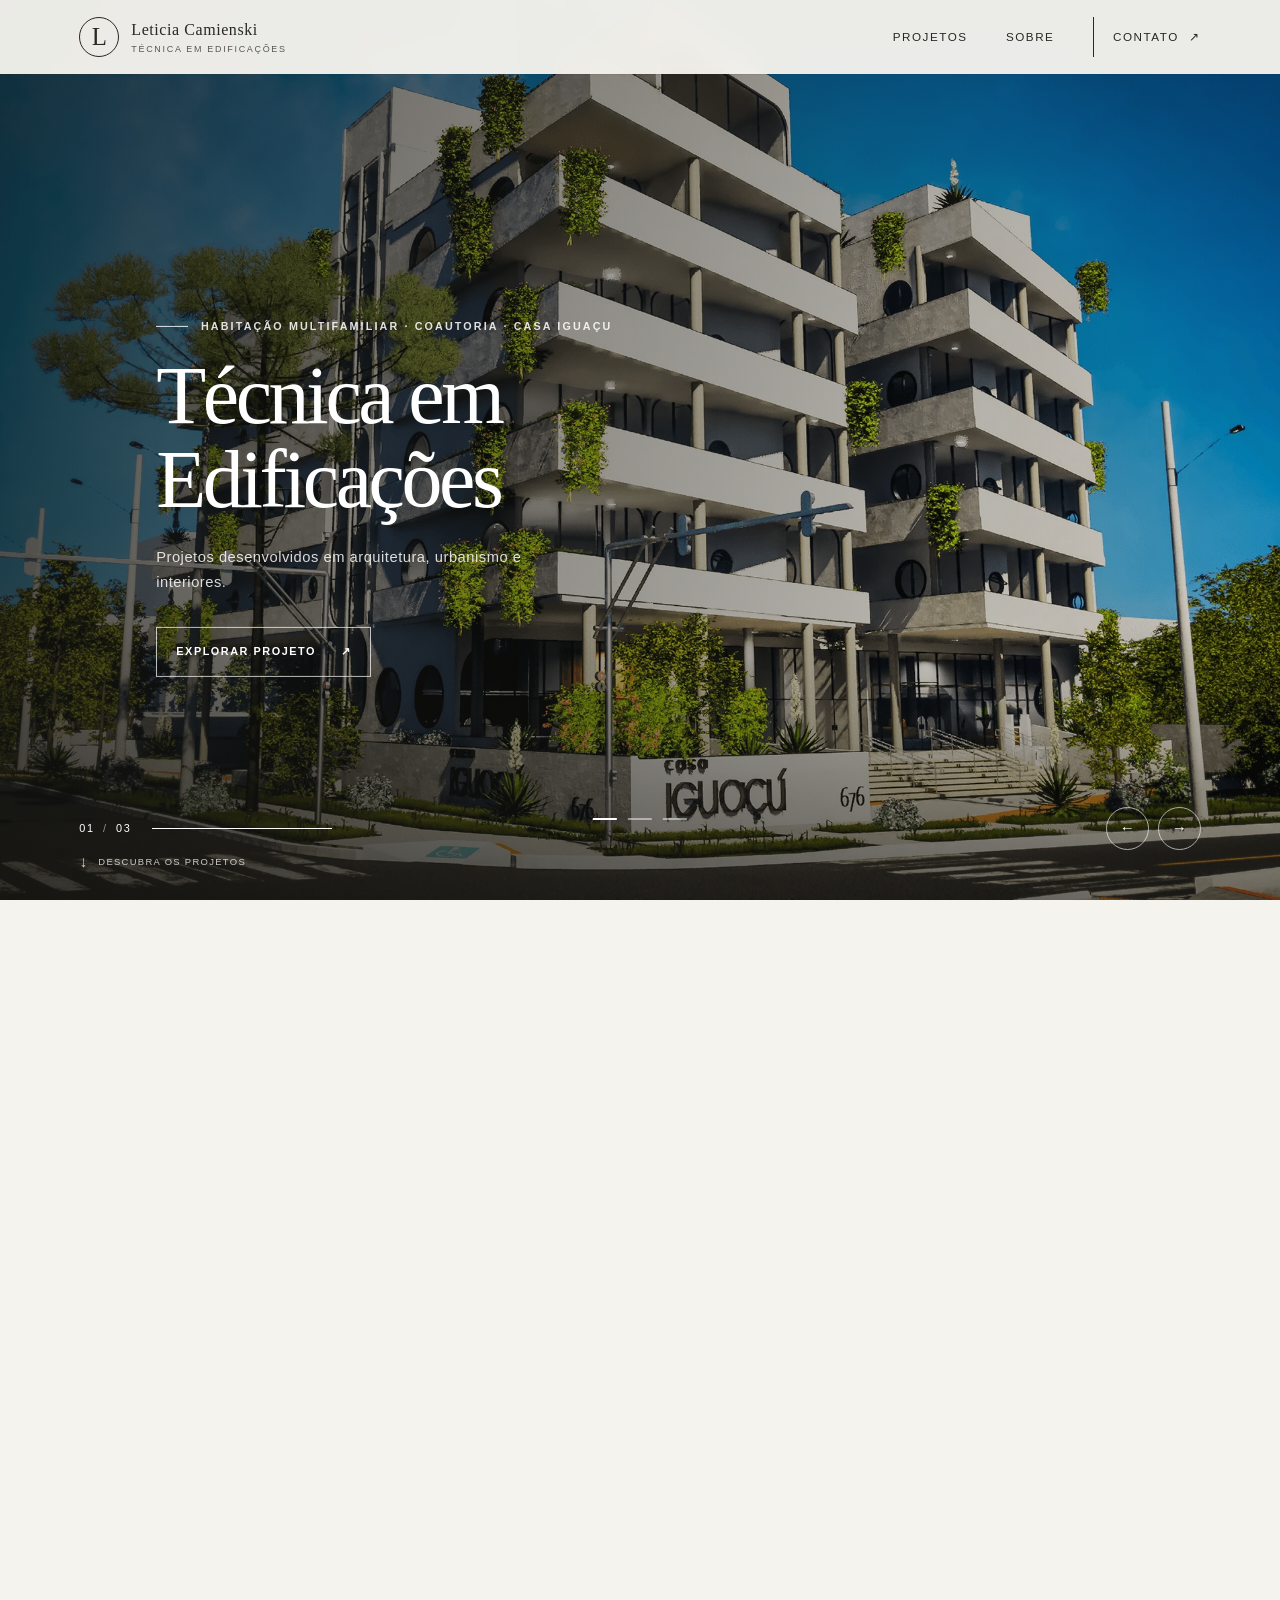
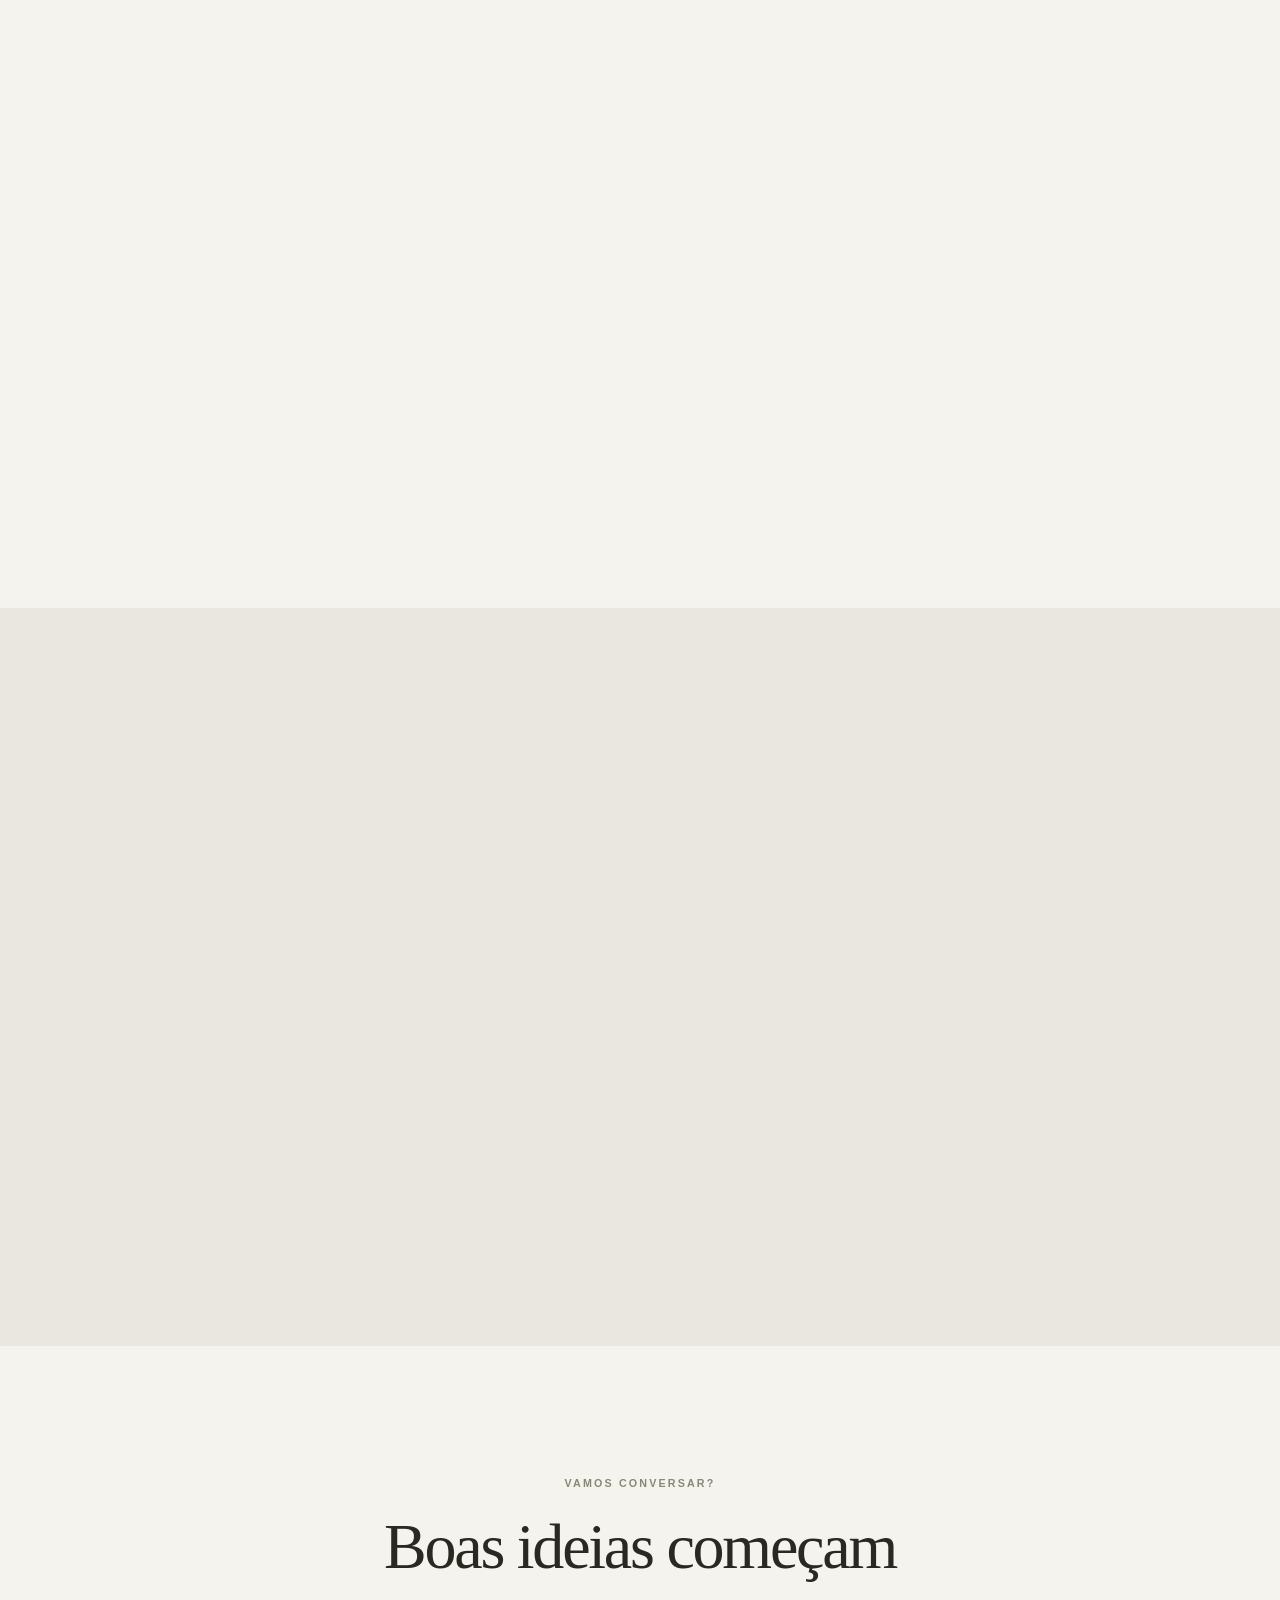
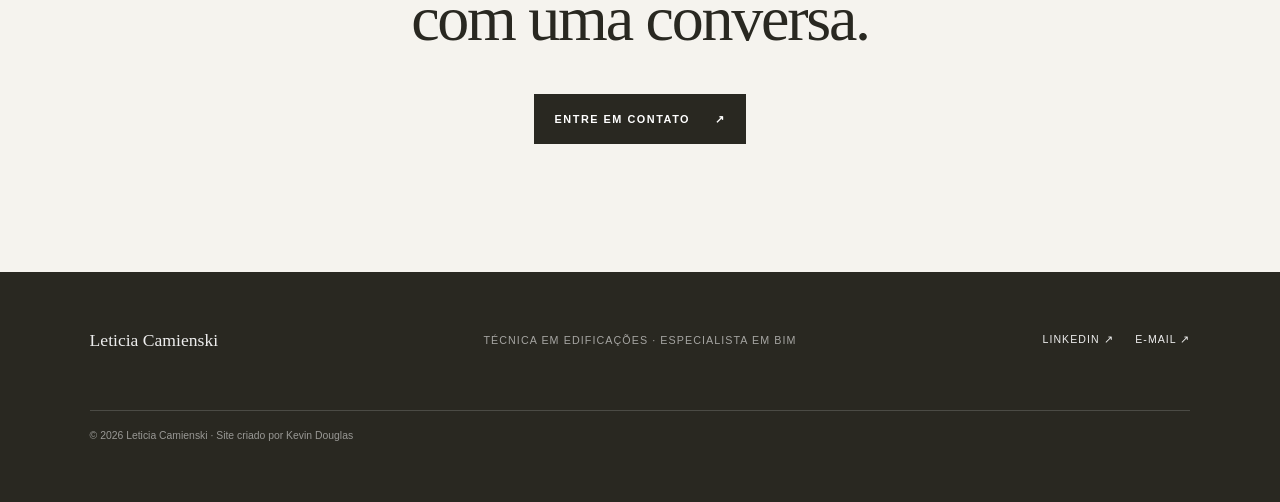
==== index.html @ 0e528e9f "Initial public portfolio Co-authored-by: Copilot <223556219+Copilot@users.noreply.github.com>" ====
<!doctype html>
<html lang="pt-BR">
<head>
    <meta charset="utf-8">
    <meta name="viewport" content="width=device-width, initial-scale=1">
    <meta name="author" content="Kevin Douglas">
    <meta name="robots" content="noindex, nofollow">
    <meta name="theme-color" content="#292821">
    <meta http-equiv="Content-Security-Policy" content="default-src 'self'; img-src 'self'; style-src 'self'; script-src 'self'; connect-src 'self'; base-uri 'self'; object-src 'none'; form-action 'self'">
    <meta name="description" content="Projetos de arquitetura, interiores e paisagismo de Leticia Camienski.">
    <title>Leticia Camienski | Projetos desenvolvidos</title>
    <link rel="stylesheet" href="assets/css/site.css">
    <script src="assets/js/site.js" defer></script>
</head>
<body>
    <a class="skip-link" href="#conteudo">Pular para o conteúdo</a>

    <header class="site-header" id="site-header">
        <a class="brand" href="index.html" aria-label="Leticia Camienski, página inicial">
            <span class="brand-mark" aria-hidden="true">L</span>
            <span class="brand-name">Leticia Camienski<small>Técnica em Edificações</small></span>
        </a>
        <nav class="main-nav" aria-label="Navegação principal">
            <a href="#projetos">Projetos</a>
            <a href="#sobre">Sobre</a>
            <a class="nav-contact" href="mailto:levecmar@hotmail.com">Contato <span aria-hidden="true">↗</span></a>
        </nav>
    </header>

    <main id="conteudo">
        <section class="hero" id="inicio" aria-label="Projetos em destaque">
            <div class="hero-slides" id="hero-slides">
                <figure class="hero-slide is-active" data-project="casa-iguacu" data-kicker="Habitação multifamiliar · Coautoria">
                    <img class="hero-image" src="assets/projects/casa-iguacu/02.webp" alt="Perspectiva arquitetônica do projeto Casa Iguaçu" fetchpriority="high">
                </figure>
                <figure class="hero-slide" data-project="pinha-870" data-kicker="Projeto arquitetônico · Coautoria" aria-hidden="true">
                    <img class="hero-image" data-src="assets/projects/pinha-870/02.webp" alt="Perspectiva arquitetônica do projeto Pinha 870">
                </figure>
                <figure class="hero-slide" data-project="transbordar" data-kicker="Paisagismo e espaço público · Coautoria" aria-hidden="true">
                    <img class="hero-image" data-src="assets/projects/transbordar/06.webp" alt="Perspectiva paisagística do projeto Transbordar">
                </figure>
            </div>
            <div class="hero-shade" aria-hidden="true"></div>
            <div class="hero-copy">
                <p class="eyebrow hero-eyebrow" id="hero-kicker">Habitação multifamiliar · Coautoria</p>
                <h1>Técnica em Edificações</h1>
                <p class="hero-lede">Projetos desenvolvidos em arquitetura, urbanismo e interiores.</p>
                <a class="button button-light" id="hero-link" href="projeto.html?id=casa-iguacu">
                    Explorar projeto <span aria-hidden="true">↗</span>
                </a>
            </div>
            <div class="hero-bottom">
                <span class="hero-index"><span id="hero-current">01</span><span class="index-divider">/</span><span id="hero-total">03</span></span>
                <div class="hero-progress" aria-hidden="true"><span id="hero-progress-bar"></span></div>
                <div class="hero-arrows">
                    <button class="round-control" id="hero-previous" type="button" aria-label="Projeto anterior">←</button>
                    <button class="round-control" id="hero-next" type="button" aria-label="Próximo projeto">→</button>
                </div>
            </div>
            <div class="hero-dots" id="hero-dots" role="group" aria-label="Escolher projeto em destaque">
                <button class="hero-dot is-active" type="button" aria-label="Mostrar Casa Iguaçu" aria-pressed="true" data-index="0"></button>
                <button class="hero-dot" type="button" aria-label="Mostrar Pinha 870" aria-pressed="false" data-index="1"></button>
                <button class="hero-dot" type="button" aria-label="Mostrar Transbordar" aria-pressed="false" data-index="2"></button>
            </div>
            <a class="scroll-cue" href="#projetos"><span aria-hidden="true">↓</span> Descubra os projetos</a>
        </section>

        <section class="projects-section section-pad" id="projetos">
            <div class="section-heading" data-reveal>
                <p class="eyebrow">Seleção de trabalhos</p>
                <h2>Projetos desenvolvidos.</h2>
                <p class="section-intro">Uma seleção de estudos e trabalhos em arquitetura, urbanismo, interiores e paisagismo.</p>
            </div>
            <div class="projects-grid" id="projects-grid" aria-live="polite"></div>
        </section>

        <section class="about-section section-pad" id="sobre">
            <div class="about-copy" data-reveal>
                <p class="eyebrow">Um pouco sobre mim</p>
                <h2>Técnica em Edificações</h2>
                <p class="about-specialty">Especialista em BIM</p>
                <blockquote class="about-quote">“Sempre melhorando e encontrando formas de fazer certo e rápido.”</blockquote>
                <p>Sou Técnica em Edificações, Modeladora BIM e graduanda do 9º período de Arquitetura e Urbanismo. Atuo com foco em modelagem, documentação técnica e compatibilização de projetos multidisciplinares em BIM.</p>
                <p>Tenho experiência em projetos estruturais, arquitetônicos e de instalações, dominando ferramentas como Revit, AutoCAD e Navisworks. Também desenvolvo automações com Dynamo e PyRevit para otimizar processos e padronizar entregas.</p>
                <a class="text-link" href="docs/Curriculo-Leticia-Camienski.pdf" target="_blank" rel="noopener noreferrer">
                    Conheça minha trajetória <span aria-hidden="true">↗</span>
                </a>
            </div>
        </section>

        <section class="contact-section" id="contato">
            <p class="eyebrow">Vamos conversar?</p>
            <h2>Boas ideias começam<br>com uma conversa.</h2>
            <a class="button button-dark" href="mailto:levecmar@hotmail.com">Entre em contato <span aria-hidden="true">↗</span></a>
        </section>
    </main>

    <footer class="site-footer">
        <a class="footer-brand" href="#inicio">Leticia Camienski</a>
        <p>Técnica em Edificações · Especialista em BIM</p>
        <div class="footer-links">
            <a href="https://www.linkedin.com/in/leticiacamienski/" target="_blank" rel="noopener noreferrer">LinkedIn ↗</a>
            <a href="mailto:levecmar@hotmail.com">E-mail ↗</a>
        </div>
        <small>© <span id="current-year">2026</span> Leticia Camienski · Site criado por Kevin Douglas</small>
    </footer>
</body>
</html>
---- assets/css/site.css ----
@charset "UTF-8";

:root {
    color-scheme: light;
    --ink: #292821;
    --muted: #77766f;
    --paper: #f5f3ee;
    --white: #fff;
    --line: rgba(41, 40, 33, .16);
    --olive: #878875;
    --serif: "Iowan Old Style", "Palatino Linotype", "Book Antiqua", Georgia, serif;
    --sans: "Avenir Next", Avenir, "Segoe UI", sans-serif;
}

* { box-sizing: border-box; }
html { scroll-behavior: smooth; scroll-padding-top: 5rem; }
body { margin: 0; background: var(--paper); color: var(--ink); font-family: var(--sans); font-size: 15px; line-height: 1.7; -webkit-font-smoothing: antialiased; }
body, button, a { -webkit-tap-highlight-color: transparent; }
a { color: inherit; text-decoration: none; }
button { color: inherit; font: inherit; }
img { display: block; max-width: 100%; }
::selection { color: var(--white); background: #777761; }

.skip-link { position: fixed; top: 1rem; left: 1rem; z-index: 300; padding: .7rem 1rem; transform: translateY(-160%); background: var(--white); color: var(--ink); }
.skip-link:focus { transform: translateY(0); }

.site-header { position: absolute; z-index: 20; inset: 0 0 auto; display: flex; align-items: center; justify-content: space-between; min-height: 92px; padding: 1rem 6.2%; color: var(--white); transition: background-color .35s ease, color .35s ease, box-shadow .35s ease; }
.site-header.is-scrolled { position: fixed; min-height: 74px; color: var(--ink); background: rgba(245, 243, 238, .96); box-shadow: 0 1px 0 rgba(41, 40, 33, .08); backdrop-filter: blur(14px); }
.brand { display: inline-flex; align-items: center; gap: .75rem; min-width: max-content; }
.brand-mark { display: grid; width: 40px; height: 40px; place-items: center; border: 1px solid currentColor; border-radius: 50%; font: 1.55rem/1 var(--serif); }
.brand-name { font: 1rem/1.2 var(--serif); letter-spacing: .035em; }
.brand-name small { display: block; margin-top: .35rem; font: .56rem/1 var(--sans); letter-spacing: .19em; text-transform: uppercase; opacity: .76; }
.main-nav { display: flex; align-items: center; gap: clamp(1.25rem, 3vw, 3.2rem); font-size: .73rem; letter-spacing: .13em; text-transform: uppercase; }
.main-nav a { transition: opacity .25s ease; }
.main-nav a:hover { opacity: .68; }
.nav-contact { padding: .65rem 0 .65rem 1.2rem; border-left: 1px solid currentColor; }
.nav-contact span { margin-left: .35rem; }

.hero { position: relative; min-height: 690px; height: 100svh; max-height: 1100px; overflow: hidden; background: #55544d; color: var(--white); }
.hero-slides, .hero-slide, .hero-image, .hero-shade { position: absolute; inset: 0; width: 100%; height: 100%; }
.hero-slide { margin: 0; opacity: 0; transition: opacity 1.2s cubic-bezier(.22, .61, .36, 1); }
.hero-slide.is-active { z-index: 1; opacity: 1; }
.hero-image { object-fit: cover; object-position: center 54%; transform: scale(1.045); transition: transform 7.8s linear; }
.hero-slide.is-active .hero-image { transform: scale(1); }
.hero-shade { z-index: 2; background: linear-gradient(90deg, rgba(20, 20, 17, .69) 0%, rgba(20, 20, 17, .42) 43%, rgba(20, 20, 17, .08) 100%), linear-gradient(0deg, rgba(20, 20, 17, .48), transparent 30%, rgba(20, 20, 17, .12)); pointer-events: none; }
.hero-copy { position: absolute; z-index: 3; top: 50%; left: 12.2%; width: min(660px, 72%); transform: translateY(-37%); }
.eyebrow { margin: 0 0 1.2rem; font-size: .67rem; font-weight: 600; letter-spacing: .2em; text-transform: uppercase; }
.hero-eyebrow { display: flex; flex-wrap: wrap; align-items: center; gap: .8rem; color: rgba(255, 255, 255, .86); }
.hero-eyebrow::before { width: 32px; height: 1px; background: currentColor; content: ""; }
.hero h1 { max-width: 690px; margin: 0; font: 400 clamp(3rem, 6.4vw, 6.25rem)/1.02 var(--serif); letter-spacing: -.042em; text-wrap: balance; }
.hero-lede { max-width: 430px; margin: 1.45rem 0 2rem; color: rgba(255, 255, 255, .84); font-size: clamp(.9rem, 1.15vw, 1.05rem); font-weight: 300; letter-spacing: .035em; }
.button { display: inline-flex; min-height: 50px; align-items: center; justify-content: center; gap: 1.55rem; padding: .8rem 1.2rem; border: 1px solid transparent; font-size: .68rem; font-weight: 600; letter-spacing: .14em; text-transform: uppercase; transition: color .25s ease, background-color .25s ease, border-color .25s ease, transform .25s ease; }
.button:hover { transform: translateY(-2px); }
.button-light { border-color: rgba(255, 255, 255, .72); color: var(--white); }
.button-light:hover { color: var(--ink); background: var(--white); }
.button-dark { border-color: var(--ink); color: var(--white); background: var(--ink); }
.button-dark:hover { color: var(--ink); background: transparent; }
.hero-bottom { position: absolute; z-index: 4; right: 6.2%; bottom: 3.15rem; left: 6.2%; display: flex; align-items: center; gap: 1.2rem; }
.hero-index { display: flex; align-items: center; gap: .52rem; min-width: 53px; font-size: .68rem; letter-spacing: .15em; }
.index-divider { opacity: .53; }
.hero-progress { width: min(180px, 18vw); height: 1px; overflow: hidden; background: rgba(255, 255, 255, .36); }
.hero-progress span { display: block; width: 100%; height: 100%; transform: scaleX(0); transform-origin: left center; background: var(--white); }
.hero-progress.is-running span { animation: progress 7s linear forwards; }
@keyframes progress { to { transform: scaleX(1); } }
.hero-arrows { display: flex; gap: .55rem; margin-left: auto; }
.round-control { display: grid; width: 43px; height: 43px; place-items: center; border: 1px solid rgba(255, 255, 255, .62); border-radius: 50%; background: transparent; color: var(--white); cursor: pointer; transition: color .2s ease, background-color .2s ease, border-color .2s ease; }
.round-control:hover { border-color: var(--white); background: var(--white); color: var(--ink); }
.hero-dots { position: absolute; z-index: 4; bottom: 4.35rem; left: 50%; display: flex; gap: .7rem; transform: translateX(-50%); }
.hero-dot { width: 24px; height: 22px; padding: 0; border: 0; background: transparent; cursor: pointer; }
.hero-dot::after { display: block; width: 100%; height: 2px; background: rgba(255, 255, 255, .47); content: ""; transition: background-color .25s ease; }
.hero-dot.is-active::after, .hero-dot:hover::after { background: var(--white); }
.scroll-cue { position: absolute; z-index: 4; bottom: 1.55rem; left: 6.2%; display: flex; align-items: center; gap: .6rem; font-size: .59rem; letter-spacing: .14em; text-transform: uppercase; opacity: .76; }
.scroll-cue span { font-size: 1rem; }

.section-pad { padding: clamp(5.5rem, 10vw, 10rem) 9%; }
.projects-section { background: var(--paper); }
.section-heading { max-width: 760px; margin: 0 auto 4rem; text-align: center; }
.section-heading .eyebrow, .about-copy .eyebrow, .contact-section .eyebrow { color: var(--olive); }
.section-heading h2, .about-copy h2, .contact-section h2 { margin: 0; font: 400 clamp(2.4rem, 5vw, 4.45rem)/1.12 var(--serif); letter-spacing: -.035em; text-wrap: balance; }
.section-heading h2 em { color: var(--olive); font-weight: 400; }
.section-intro { max-width: 460px; margin: 1.2rem auto 0; color: var(--muted); font-size: .92rem; }
.projects-grid { display: grid; max-width: 1350px; margin: 0 auto; grid-template-columns: repeat(6, minmax(0, 1fr)); gap: 3.1rem 1.45rem; }
.project-card { position: relative; display: block; min-width: 0; grid-column: span 2; }
.project-card:nth-child(4) { grid-column: 2 / span 2; }
.project-card:nth-child(5) { grid-column: 4 / span 2; }
.project-card-image-wrap { position: relative; overflow: hidden; aspect-ratio: 1.08 / 1; background: #e5e2d9; }
.project-card-image { width: 100%; height: 100%; object-fit: cover; transition: transform .75s cubic-bezier(.2, .65, .25, 1), filter .45s ease; }
.project-card:hover .project-card-image { transform: scale(1.045); }
.project-card-image-wrap::after { position: absolute; inset: 45% 0 0; background: linear-gradient(transparent, rgba(25, 25, 22, .34)); content: ""; opacity: .65; transition: opacity .3s ease; }
.project-card:hover .project-card-image-wrap::after { opacity: .95; }
.project-number { position: absolute; z-index: 1; top: 1rem; left: 1rem; color: var(--white); font-size: .65rem; letter-spacing: .13em; }
.project-card-info { display: flex; align-items: end; justify-content: space-between; gap: .8rem; padding: 1rem .1rem 0; }
.project-card-info h3 { margin: 0; font: 400 clamp(1.3rem, 2vw, 1.8rem)/1.2 var(--serif); }
.project-card-category { margin: .38rem 0 0; color: var(--muted); font-size: .64rem; letter-spacing: .12em; text-transform: uppercase; }
.project-card-arrow { display: grid; width: 34px; height: 34px; flex: 0 0 auto; place-items: center; border: 1px solid var(--line); border-radius: 50%; transition: background .25s ease, color .25s ease, transform .25s ease; }
.project-card:hover .project-card-arrow { transform: rotate(45deg); color: var(--white); background: var(--ink); }

.about-section { position: relative; overflow: hidden; background: #e9e7df; }
.about-copy { max-width: 760px; margin: 0 auto; }
.about-copy h2 { margin-bottom: .35rem; }
.about-copy > .about-specialty { margin: 0 0 1.6rem; color: var(--olive); font-size: .73rem; font-weight: 600; letter-spacing: .16em; text-transform: uppercase; }
.about-quote { max-width: 620px; margin: 1.8rem 0; padding-left: 1.1rem; border-left: 1px solid var(--olive); color: #5d5c55; font: italic clamp(1.05rem, 2vw, 1.45rem)/1.5 var(--serif); }
.about-copy > p:not(.eyebrow) { max-width: 600px; color: #5d5c55; font-size: .91rem; }
.text-link { display: inline-flex; align-items: center; gap: .8rem; margin-top: .8rem; padding-bottom: .35rem; border-bottom: 1px solid var(--olive); font-size: .68rem; font-weight: 600; letter-spacing: .1em; text-transform: uppercase; transition: gap .25s ease; }
.text-link:hover { gap: 1.15rem; }

.contact-section { padding: clamp(5.5rem, 10vw, 9.5rem) 1.5rem; text-align: center; }
.contact-section h2 { margin: 0 auto 2rem; }
.contact-section .button { margin-top: .5rem; }
.site-footer { display: grid; min-height: 230px; grid-template-columns: 1fr auto 1fr; align-items: center; gap: 1rem 2rem; padding: 2.2rem 7%; color: #eee; background: var(--ink); }
.footer-brand { font: 1.1rem var(--serif); }
.site-footer p { margin: 0; color: rgba(255, 255, 255, .58); font-size: .67rem; letter-spacing: .1em; text-transform: uppercase; }
.footer-links { display: flex; justify-content: end; gap: 1.35rem; font-size: .66rem; letter-spacing: .1em; text-transform: uppercase; }
.footer-links a:hover { color: #c9c4b5; }
.site-footer small { grid-column: 1 / -1; padding-top: 1rem; border-top: 1px solid rgba(255, 255, 255, .16); color: rgba(255, 255, 255, .52); font-size: .65rem; }

.reveal-ready [data-reveal] { opacity: 0; transform: translateY(20px); transition: opacity .8s ease, transform .8s cubic-bezier(.2, .7, .2, 1); }
.reveal-ready [data-reveal].is-visible { opacity: 1; transform: translateY(0); }

/* Project detail page */
.project-page { overflow-x: clip; background: var(--paper); }
.project-header { display: flex; min-height: 90px; align-items: center; justify-content: space-between; padding: 1rem 7%; background: var(--paper); }
.brand-dark { color: var(--ink); }
.back-link { display: inline-flex; align-items: center; gap: .7rem; font-size: .68rem; letter-spacing: .11em; text-transform: uppercase; }
.back-link:hover { color: var(--olive); }
.project-intro { max-width: 840px; margin: 0 auto; padding: clamp(5rem, 10vw, 8rem) 1.5rem 4rem; text-align: center; }
.project-intro .eyebrow { color: var(--olive); }
.project-intro h1 { width: 100%; max-width: 100%; margin: 0; font: 400 clamp(2.8rem, 7vw, 5.8rem)/1.06 var(--serif); letter-spacing: -.045em; text-wrap: balance; overflow-wrap: anywhere; }
.project-description { width: 100%; max-width: 530px; margin: 1.5rem auto .7rem; color: #68675f; font-size: .96rem; overflow-wrap: break-word; }
.project-credit { margin: .7rem 0 0; color: var(--olive); font-size: .64rem; font-weight: 600; letter-spacing: .16em; text-transform: uppercase; }
.gallery-section { padding: 0 5.5% 5rem; }
.gallery-grid { display: grid; max-width: 1500px; margin: 0 auto; grid-template-columns: repeat(2, minmax(0, 1fr)); align-items: start; gap: 1.1rem; }
.gallery-item { position: relative; display: block; width: 100%; padding: 0; overflow: hidden; border: 0; background: #e9e7df; cursor: zoom-in; }
.gallery-item img { width: 100%; height: auto; min-height: 260px; object-fit: contain; transition: transform .55s cubic-bezier(.2, .65, .25, 1); }
.gallery-item:hover img { transform: scale(1.015); }
.gallery-item figcaption { position: absolute; right: 1rem; bottom: .8rem; color: var(--white); font-size: .62rem; letter-spacing: .12em; text-shadow: 0 1px 5px rgba(0, 0, 0, .7); }
.project-not-found { max-width: 660px; margin: 0 auto 4rem; padding: 1.5rem; text-align: center; }
.project-not-found a { text-decoration: underline; text-underline-offset: .2em; }
.project-end { padding: 1rem 0 6rem; text-align: center; }
.lightbox { position: fixed; width: min(96vw, 1600px); max-width: none; height: min(94vh, 1050px); max-height: none; padding: 3.2rem 4rem 3.5rem; overflow: hidden; border: 0; background: rgba(24, 24, 22, .97); color: var(--white); }
.lightbox::backdrop { background: rgba(15, 15, 14, .88); }
.lightbox > img { width: 100%; height: 100%; object-fit: contain; cursor: zoom-in; touch-action: none; user-select: none; -webkit-user-drag: none; transition: transform .2s ease; }
.lightbox > img.is-zoomed { cursor: grab; }
.lightbox > img.is-zoomed:active { cursor: grabbing; }
.lightbox-close, .lightbox-arrow { position: absolute; z-index: 1; display: grid; width: 42px; height: 42px; place-items: center; border: 1px solid rgba(255, 255, 255, .58); border-radius: 50%; background: rgba(20, 20, 20, .5); color: var(--white); cursor: pointer; }
.lightbox-close { top: .8rem; right: .8rem; font-size: 1.5rem; }
.lightbox-tools { position: absolute; z-index: 1; top: .85rem; left: 50%; display: flex; width: min(390px, calc(100% - 9rem)); align-items: center; gap: .75rem; transform: translateX(-50%); color: var(--white); font-size: .68rem; }
.lightbox-tools label { letter-spacing: .12em; text-transform: uppercase; }
.lightbox-tools input { width: 100%; min-width: 70px; accent-color: #d3c7a8; cursor: ew-resize; }
.lightbox-tools output { min-width: 3.2rem; font-variant-numeric: tabular-nums; text-align: right; }
.lightbox-zoom-reset { padding: .35rem .55rem; border: 1px solid rgba(255, 255, 255, .58); border-radius: 2px; background: transparent; color: var(--white); font: inherit; cursor: pointer; }
.lightbox-zoom-reset:hover { background: var(--white); color: var(--ink); }
.lightbox-arrow { top: 50%; font-size: 1.1rem; transform: translateY(-50%); }
.lightbox-previous { left: .8rem; }
.lightbox-next { right: .8rem; }
.lightbox-close:hover, .lightbox-arrow:hover { background: var(--white); color: var(--ink); }
.lightbox-count { position: absolute; right: 0; bottom: .5rem; left: 0; margin: 0; text-align: center; font-size: .67rem; letter-spacing: .16em; }

:focus-visible { outline: 2px solid #a68d62; outline-offset: 4px; }

@media (min-width: 1500px) {
    .hero-copy { left: max(12.2%, calc((100% - 1200px) / 2)); }
}

@media (max-width: 900px) {
    .site-header { min-height: 78px; padding-inline: 5%; }
    .main-nav { gap: 1.25rem; font-size: .65rem; }
    .hero-copy { left: 8%; width: 78%; }
    .hero-bottom { right: 5%; left: 5%; }
    .hero-dots { bottom: 4.25rem; }
    .scroll-cue { display: none; }
    .section-pad { padding-inline: 6%; }
    .projects-grid { gap: 2.6rem 1rem; }
    .site-footer { padding-inline: 5%; }
}

@media (max-width: 620px) {
    html { scroll-padding-top: 4.4rem; }
    .site-header { min-height: 72px; padding: .8rem 4%; }
    .site-header.is-scrolled { min-height: 64px; }
    .brand { gap: .55rem; }
    .brand-mark { width: 34px; height: 34px; font-size: 1.3rem; }
    .brand-name { font-size: .86rem; }
    .brand-name small { font-size: .48rem; }
    .main-nav { gap: .62rem; font-size: .54rem; letter-spacing: .055em; }
    .nav-contact { padding-left: .5rem; }
    .main-nav a[href="#sobre"] { display: none; }
    .hero { min-height: 650px; height: 94svh; max-height: 850px; }
    .hero-image { object-position: 54% center; }
    .hero-shade { background: linear-gradient(90deg, rgba(20, 20, 17, .63), rgba(20, 20, 17, .12)), linear-gradient(0deg, rgba(20, 20, 17, .57), transparent 47%, rgba(20, 20, 17, .16)); }
    .hero-copy { top: 49%; left: 7%; width: 86%; transform: translateY(-39%); }
    .hero h1 { max-width: 520px; font-size: clamp(2.35rem, 10.8vw, 3.6rem); }
    .hero-lede { max-width: 320px; margin: 1.2rem 0 1.55rem; font-size: .86rem; }
    .eyebrow { font-size: .58rem; letter-spacing: .16em; }
    .hero-eyebrow { max-width: 96%; gap: .55rem; font-size: .49rem; letter-spacing: .1em; line-height: 1.55; }
    .button { min-height: 46px; gap: 1.1rem; font-size: .61rem; }
    .hero-bottom { bottom: 2rem; gap: .75rem; }
    .hero-dots { bottom: 3.1rem; left: 7%; transform: none; }
    .hero-progress { width: 20vw; }
    .round-control { width: 38px; height: 38px; }
    .section-pad { padding: 5.5rem 7%; }
    .section-heading { margin-bottom: 2.8rem; }
    .section-heading h2, .about-copy h2, .contact-section h2 { font-size: clamp(2.4rem, 10vw, 3.6rem); }
    .section-intro { font-size: .86rem; }
    .projects-grid { grid-template-columns: repeat(2, minmax(0, 1fr)); gap: 2rem .85rem; }
    .project-card, .project-card:nth-child(4), .project-card:nth-child(5) { grid-column: auto; }
    .project-card:nth-child(5) { grid-column: 1 / -1; }
    .project-card:nth-child(5) .project-card-image-wrap { aspect-ratio: 1.6 / 1; }
    .project-card-info { align-items: center; gap: .3rem; padding-top: .75rem; }
    .project-card-info h3 { font-size: 1.22rem; }
    .project-card-category { font-size: .52rem; letter-spacing: .08em; }
    .project-card-arrow { width: 29px; height: 29px; }
    .project-number { top: .65rem; left: .65rem; font-size: .57rem; }
    .about-copy > .about-specialty { margin-bottom: 1.2rem; }
    .about-quote { margin: 1.4rem 0; }
    .about-copy > p:not(.eyebrow) { font-size: .86rem; }
    .contact-section { padding: 5.5rem 1.2rem; }
    .site-footer { min-height: 0; grid-template-columns: 1fr; gap: .9rem; padding: 2.5rem 7%; }
    .site-footer p { order: 1; }
    .footer-links { justify-content: start; flex-wrap: wrap; gap: 1rem; order: 2; }
    .site-footer small { grid-column: auto; margin-top: .5rem; order: 3; }
    .project-header { min-height: 74px; padding: .8rem 5%; }
    .back-link { gap: .4rem; font-size: .56rem; letter-spacing: .07em; }
    .project-intro { padding: 4.5rem 7% 3rem; }
    .project-intro h1 { font-size: clamp(2rem, 9.5vw, 3.2rem); }
    .project-description { font-size: .87rem; }
    .gallery-section { padding: 0 4% 3.5rem; }
    .gallery-grid { grid-template-columns: 1fr; gap: .6rem; }
    .gallery-item img { min-height: 180px; }
    .project-end { padding-bottom: 4rem; }
    .lightbox { width: 100vw; height: 100dvh; padding: 3.4rem 2.7rem; }
    .lightbox-close { top: .65rem; right: .65rem; }
    .lightbox-tools { top: 1.05rem; width: calc(100% - 7rem); gap: .45rem; font-size: .59rem; }
    .lightbox-zoom-reset { padding: .3rem .4rem; }
    .lightbox-previous { left: .3rem; }
    .lightbox-next { right: .3rem; }
}

@media (prefers-reduced-motion: reduce) {
    *, *::before, *::after { scroll-behavior: auto !important; animation-duration: .01ms !important; animation-iteration-count: 1 !important; transition-duration: .01ms !important; }
}
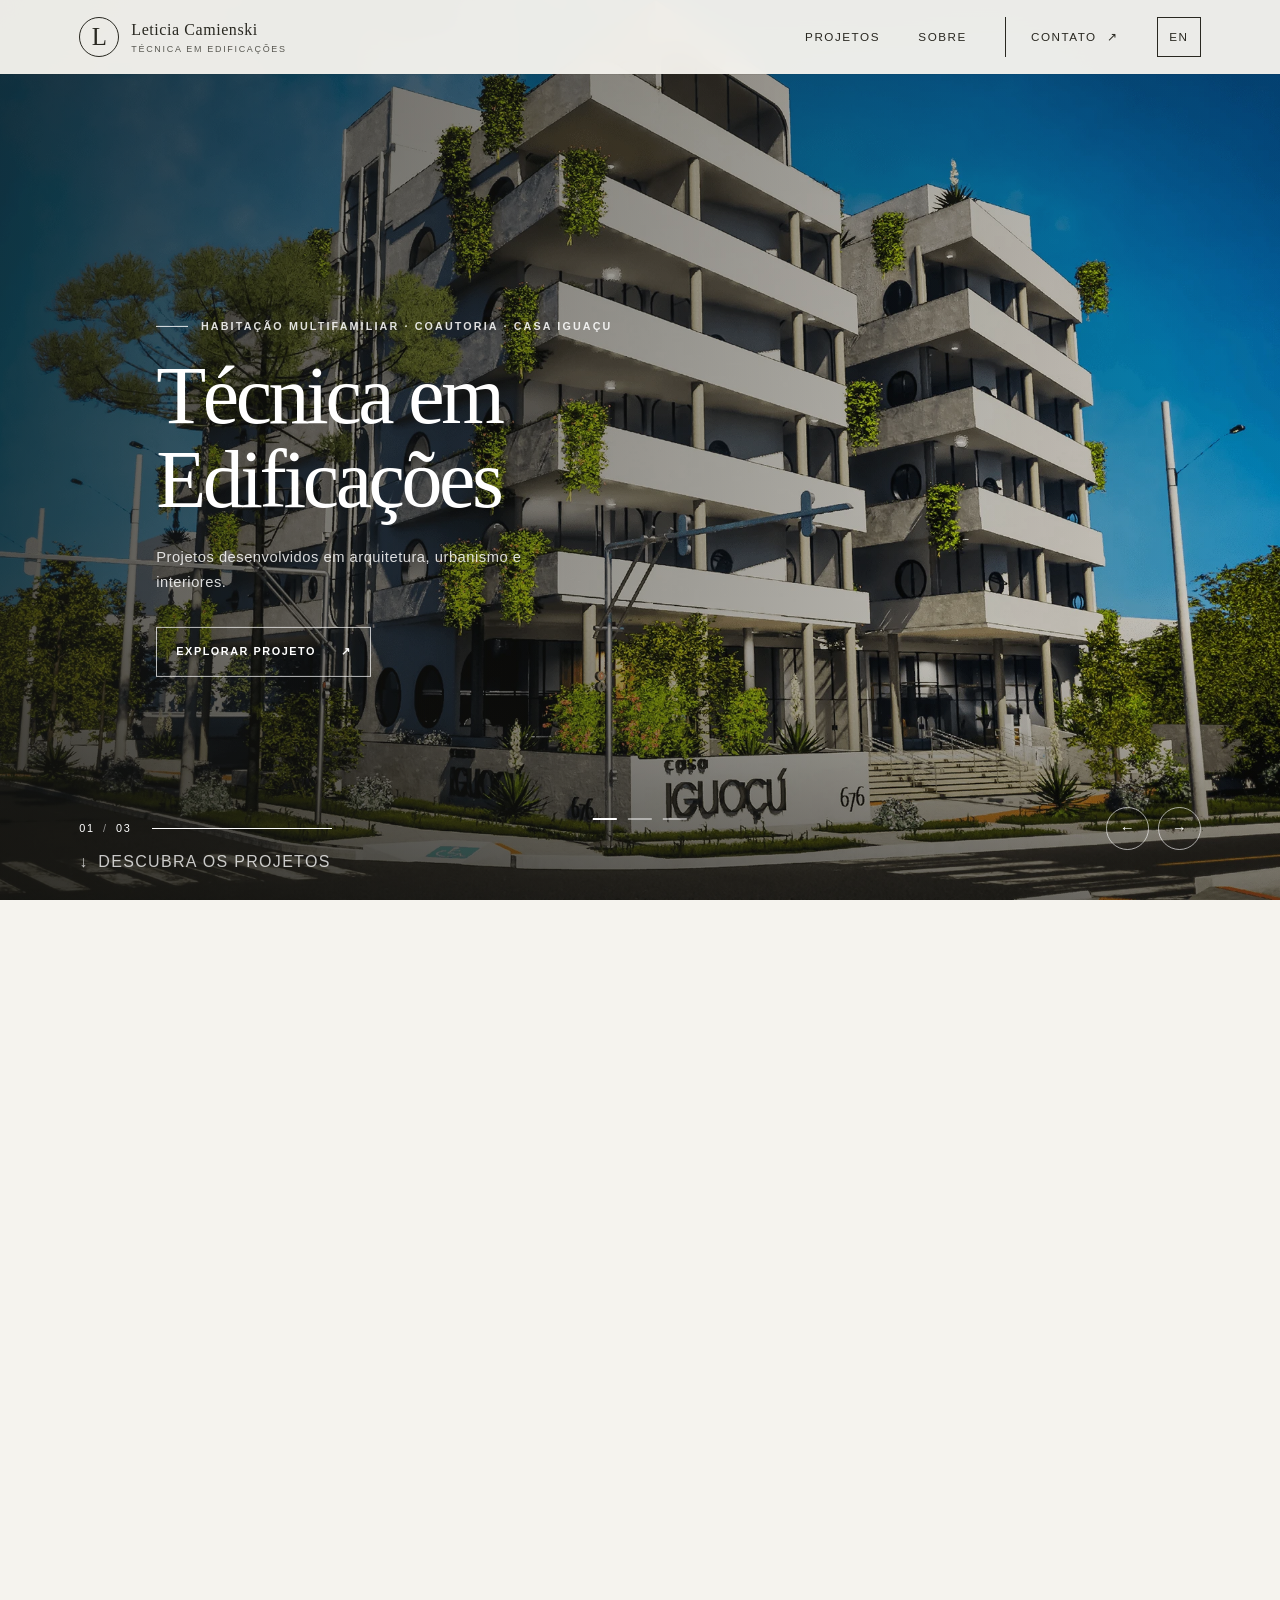
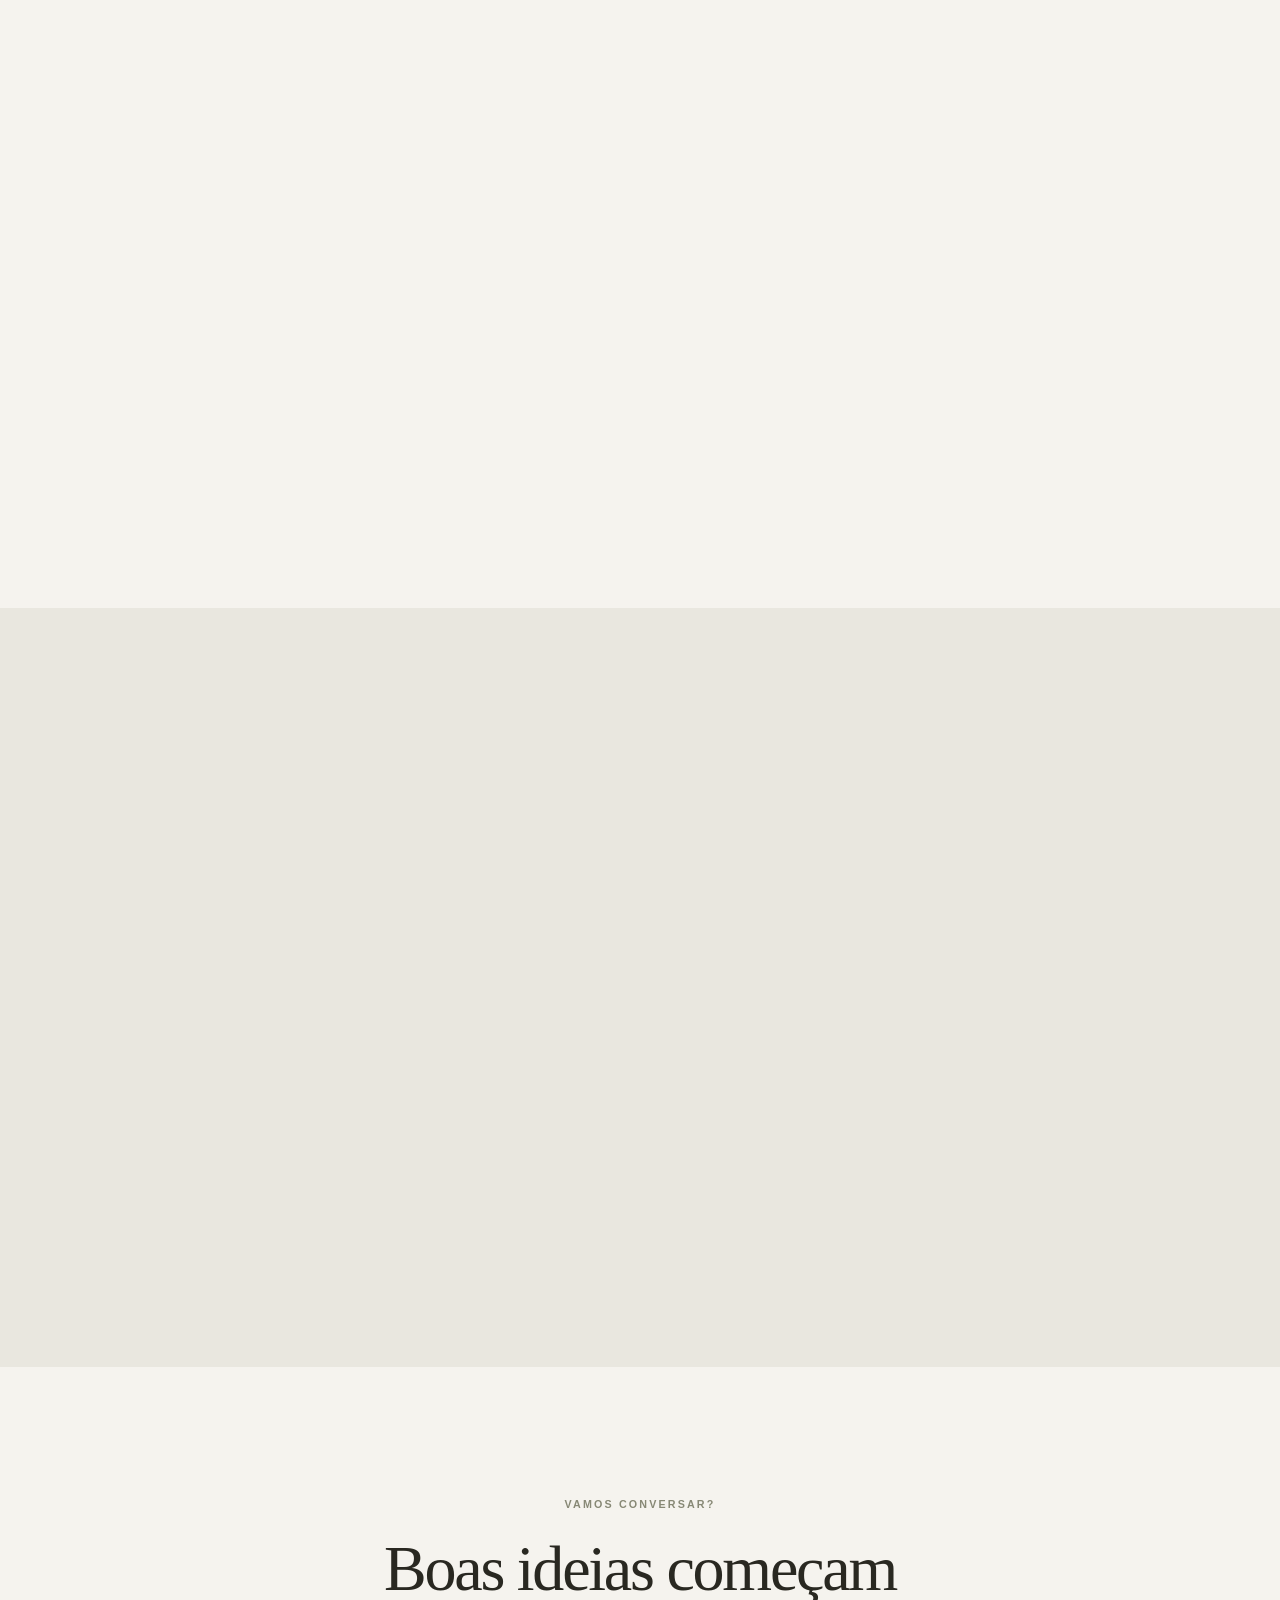
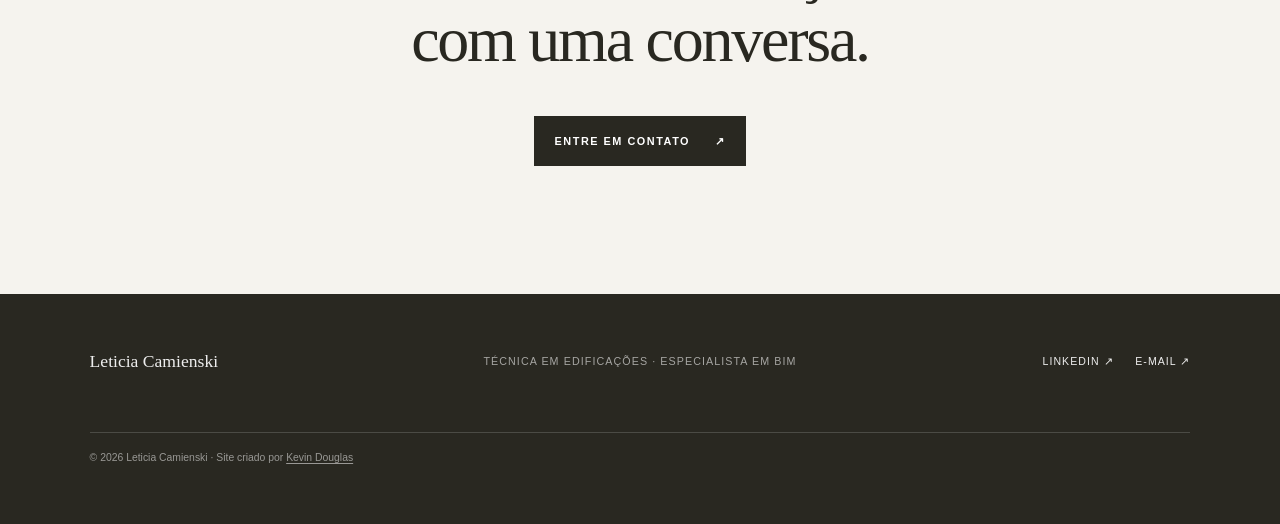
==== commit c0f25c00: "feat: add bilingual portfolio interactions Add bilingual site content, language-specific résumé view" ====
--- a/index.html
+++ b/index.html
@@ -7,102 +7,108 @@
     <meta name="robots" content="noindex, nofollow">
     <meta name="theme-color" content="#292821">
     <meta http-equiv="Content-Security-Policy" content="default-src 'self'; img-src 'self'; style-src 'self'; script-src 'self'; connect-src 'self'; base-uri 'self'; object-src 'none'; form-action 'self'">
-    <meta name="description" content="Projetos de arquitetura, interiores e paisagismo de Leticia Camienski.">
+    <meta name="description" content="Projetos de arquitetura, interiores e paisagismo de Leticia Camienski." data-i18n-content="siteDescription">
     <title>Leticia Camienski | Projetos desenvolvidos</title>
     <link rel="stylesheet" href="assets/css/site.css">
     <script src="assets/js/site.js" defer></script>
 </head>
 <body>
-    <a class="skip-link" href="#conteudo">Pular para o conteúdo</a>
+    <a class="skip-link" href="#conteudo" data-i18n="skipLink">Pular para o conteúdo</a>
 
     <header class="site-header" id="site-header">
-        <a class="brand" href="index.html" aria-label="Leticia Camienski, página inicial">
+        <a class="brand" href="index.html" aria-label="Leticia Camienski, página inicial" data-i18n-aria-label="homeLabel">
             <span class="brand-mark" aria-hidden="true">L</span>
-            <span class="brand-name">Leticia Camienski<small>Técnica em Edificações</small></span>
+            <span class="brand-name">Leticia Camienski<small data-i18n="profession">Técnica em Edificações</small></span>
         </a>
-        <nav class="main-nav" aria-label="Navegação principal">
-            <a href="#projetos">Projetos</a>
-            <a href="#sobre">Sobre</a>
-            <a class="nav-contact" href="mailto:levecmar@hotmail.com">Contato <span aria-hidden="true">↗</span></a>
+        <nav class="main-nav" aria-label="Navegação principal" data-i18n-aria-label="mainNavigation">
+            <a href="#projetos" data-i18n="projects">Projetos</a>
+            <a href="#sobre" data-i18n="about">Sobre</a>
+            <a class="nav-contact" data-gmail-contact href="https://mail.google.com/mail/?view=cm&amp;fs=1&amp;to=levecmar%40hotmail.com&amp;su=Contato%20pelo%20portf%C3%B3lio" target="_blank" rel="noopener noreferrer"><span data-i18n="contact">Contato</span> <span aria-hidden="true">↗</span></a>
+            <button class="language-toggle" type="button" data-language-toggle aria-label="Switch language to English">EN</button>
         </nav>
     </header>
 
     <main id="conteudo">
-        <section class="hero" id="inicio" aria-label="Projetos em destaque">
+        <section class="hero" id="inicio" aria-label="Projetos em destaque" data-i18n-aria-label="featuredProjects">
             <div class="hero-slides" id="hero-slides">
-                <figure class="hero-slide is-active" data-project="casa-iguacu" data-kicker="Habitação multifamiliar · Coautoria">
-                    <img class="hero-image" src="assets/projects/casa-iguacu/02.webp" alt="Perspectiva arquitetônica do projeto Casa Iguaçu" fetchpriority="high">
+                <figure class="hero-slide is-active" data-project="casa-iguacu" data-kicker="Habitação multifamiliar · Coautoria" data-kicker-en="Multifamily housing · Collaborative project">
+                    <img class="hero-image" src="assets/projects/casa-iguacu/02.webp" alt="Perspectiva arquitetônica do projeto Casa Iguaçu" data-i18n-alt="heroCasaAlt" fetchpriority="high">
                 </figure>
-                <figure class="hero-slide" data-project="pinha-870" data-kicker="Projeto arquitetônico · Coautoria" aria-hidden="true">
-                    <img class="hero-image" data-src="assets/projects/pinha-870/02.webp" alt="Perspectiva arquitetônica do projeto Pinha 870">
+                <figure class="hero-slide" data-project="pinha-870" data-kicker="Projeto arquitetônico · Coautoria" data-kicker-en="Architectural project · Collaborative project" aria-hidden="true">
+                    <img class="hero-image" data-src="assets/projects/pinha-870/02.webp" alt="Perspectiva arquitetônica do projeto Pinha 870" data-i18n-alt="heroPinhaAlt">
                 </figure>
-                <figure class="hero-slide" data-project="transbordar" data-kicker="Paisagismo e espaço público · Coautoria" aria-hidden="true">
-                    <img class="hero-image" data-src="assets/projects/transbordar/06.webp" alt="Perspectiva paisagística do projeto Transbordar">
+                <figure class="hero-slide" data-project="transbordar" data-kicker="Paisagismo e espaço público · Coautoria" data-kicker-en="Landscape and public space · Collaborative project" aria-hidden="true">
+                    <img class="hero-image" data-src="assets/projects/transbordar/06.webp" alt="Perspectiva paisagística do projeto Transbordar" data-i18n-alt="heroTransbordarAlt">
                 </figure>
             </div>
             <div class="hero-shade" aria-hidden="true"></div>
             <div class="hero-copy">
                 <p class="eyebrow hero-eyebrow" id="hero-kicker">Habitação multifamiliar · Coautoria</p>
-                <h1>Técnica em Edificações</h1>
-                <p class="hero-lede">Projetos desenvolvidos em arquitetura, urbanismo e interiores.</p>
+                <h1 data-i18n="heroTitle">Técnica em Edificações</h1>
+                <p class="hero-lede" data-i18n="heroLede">Projetos desenvolvidos em arquitetura, urbanismo e interiores.</p>
                 <a class="button button-light" id="hero-link" href="projeto.html?id=casa-iguacu">
-                    Explorar projeto <span aria-hidden="true">↗</span>
+                    <span data-i18n="exploreProject">Explorar projeto</span> <span aria-hidden="true">↗</span>
                 </a>
             </div>
             <div class="hero-bottom">
                 <span class="hero-index"><span id="hero-current">01</span><span class="index-divider">/</span><span id="hero-total">03</span></span>
                 <div class="hero-progress" aria-hidden="true"><span id="hero-progress-bar"></span></div>
                 <div class="hero-arrows">
-                    <button class="round-control" id="hero-previous" type="button" aria-label="Projeto anterior">←</button>
-                    <button class="round-control" id="hero-next" type="button" aria-label="Próximo projeto">→</button>
+                    <button class="round-control" id="hero-previous" type="button" aria-label="Projeto anterior" data-i18n-aria-label="previousProject">←</button>
+                    <button class="round-control" id="hero-next" type="button" aria-label="Próximo projeto" data-i18n-aria-label="nextProject">→</button>
                 </div>
             </div>
-            <div class="hero-dots" id="hero-dots" role="group" aria-label="Escolher projeto em destaque">
+            <div class="hero-dots" id="hero-dots" role="group" aria-label="Escolher projeto em destaque" data-i18n-aria-label="chooseFeaturedProject">
                 <button class="hero-dot is-active" type="button" aria-label="Mostrar Casa Iguaçu" aria-pressed="true" data-index="0"></button>
                 <button class="hero-dot" type="button" aria-label="Mostrar Pinha 870" aria-pressed="false" data-index="1"></button>
                 <button class="hero-dot" type="button" aria-label="Mostrar Transbordar" aria-pressed="false" data-index="2"></button>
             </div>
-            <a class="scroll-cue" href="#projetos"><span aria-hidden="true">↓</span> Descubra os projetos</a>
+            <a class="scroll-cue" href="#projetos"><span aria-hidden="true">↓</span> <span data-i18n="discoverProjects">Descubra os projetos</span></a>
         </section>
 
         <section class="projects-section section-pad" id="projetos">
             <div class="section-heading" data-reveal>
-                <p class="eyebrow">Seleção de trabalhos</p>
-                <h2>Projetos desenvolvidos.</h2>
-                <p class="section-intro">Uma seleção de estudos e trabalhos em arquitetura, urbanismo, interiores e paisagismo.</p>
+                <p class="eyebrow" data-i18n="workSelection">Seleção de trabalhos</p>
+                <h2 data-i18n="projectsHeading">Projetos desenvolvidos.</h2>
+                <p class="section-intro" data-i18n="projectsIntro">Uma seleção de estudos e trabalhos em arquitetura, urbanismo, interiores e paisagismo.</p>
             </div>
             <div class="projects-grid" id="projects-grid" aria-live="polite"></div>
         </section>
 
         <section class="about-section section-pad" id="sobre">
             <div class="about-copy" data-reveal>
-                <p class="eyebrow">Um pouco sobre mim</p>
-                <h2>Técnica em Edificações</h2>
-                <p class="about-specialty">Especialista em BIM</p>
-                <blockquote class="about-quote">“Sempre melhorando e encontrando formas de fazer certo e rápido.”</blockquote>
-                <p>Sou Técnica em Edificações, Modeladora BIM e graduanda do 9º período de Arquitetura e Urbanismo. Atuo com foco em modelagem, documentação técnica e compatibilização de projetos multidisciplinares em BIM.</p>
-                <p>Tenho experiência em projetos estruturais, arquitetônicos e de instalações, dominando ferramentas como Revit, AutoCAD e Navisworks. Também desenvolvo automações com Dynamo e PyRevit para otimizar processos e padronizar entregas.</p>
-                <a class="text-link" href="docs/Curriculo-Leticia-Camienski.pdf" target="_blank" rel="noopener noreferrer">
-                    Conheça minha trajetória <span aria-hidden="true">↗</span>
-                </a>
+                <p class="eyebrow" data-i18n="aboutEyebrow">Um pouco sobre mim</p>
+                <h2 data-i18n="profession">Técnica em Edificações</h2>
+                <p class="about-specialty" data-i18n="bimSpecialist">Especialista em BIM</p>
+                <blockquote class="about-quote" data-i18n="aboutQuote">“Sempre melhorando e encontrando formas de fazer certo e rápido.”</blockquote>
+                <p data-i18n="aboutParagraphOne">Sou Técnica em Edificações, Modeladora BIM e graduanda do 9º período de Arquitetura e Urbanismo. Atuo com foco em modelagem, documentação técnica e compatibilização de projetos multidisciplinares em BIM.</p>
+                <p data-i18n="aboutParagraphTwo">Tenho experiência em projetos estruturais, arquitetônicos e de instalações, dominando ferramentas como Revit, AutoCAD e Navisworks. Também desenvolvo automações com Dynamo e PyRevit para otimizar processos e padronizar entregas.</p>
+                <div class="resume-actions">
+                    <a class="button button-dark" id="resume-view-link" href="docs/Curriculo-Leticia-Camienski.pdf" data-resume-pt="docs/Curriculo-Leticia-Camienski.pdf" data-resume-en="docs/Leticia_Camienski_CV_English.pdf" target="_blank" rel="noopener noreferrer">
+                        <span data-i18n="resumeView">Ver currículo</span> <span aria-hidden="true">↗</span>
+                    </a>
+                    <a class="button button-outline" id="resume-download-link" href="docs/Curriculo-Leticia-Camienski.pdf" data-resume-pt="docs/Curriculo-Leticia-Camienski.pdf" data-resume-en="docs/Leticia_Camienski_CV_English.pdf" download>
+                        <span data-i18n="resumeDownload">Baixar currículo</span> <span aria-hidden="true">↓</span>
+                    </a>
+                </div>
             </div>
         </section>
 
         <section class="contact-section" id="contato">
-            <p class="eyebrow">Vamos conversar?</p>
-            <h2>Boas ideias começam<br>com uma conversa.</h2>
-            <a class="button button-dark" href="mailto:levecmar@hotmail.com">Entre em contato <span aria-hidden="true">↗</span></a>
+            <p class="eyebrow" data-i18n="contactEyebrow">Vamos conversar?</p>
+            <h2 data-i18n="contactHeading">Boas ideias começam<br>com uma conversa.</h2>
+            <a class="button button-dark" data-gmail-contact href="https://mail.google.com/mail/?view=cm&amp;fs=1&amp;to=levecmar%40hotmail.com&amp;su=Contato%20pelo%20portf%C3%B3lio" target="_blank" rel="noopener noreferrer"><span data-i18n="contactCta">Entre em contato</span> <span aria-hidden="true">↗</span></a>
         </section>
     </main>
 
     <footer class="site-footer">
         <a class="footer-brand" href="#inicio">Leticia Camienski</a>
-        <p>Técnica em Edificações · Especialista em BIM</p>
+        <p data-i18n="footerProfession">Técnica em Edificações · Especialista em BIM</p>
         <div class="footer-links">
             <a href="https://www.linkedin.com/in/leticiacamienski/" target="_blank" rel="noopener noreferrer">LinkedIn ↗</a>
-            <a href="mailto:levecmar@hotmail.com">E-mail ↗</a>
+            <a data-gmail-contact data-i18n="emailLink" href="https://mail.google.com/mail/?view=cm&amp;fs=1&amp;to=levecmar%40hotmail.com&amp;su=Contato%20pelo%20portf%C3%B3lio" target="_blank" rel="noopener noreferrer">E-mail ↗</a>
         </div>
-        <small>© <span id="current-year">2026</span> Leticia Camienski · Site criado por Kevin Douglas</small>
+        <small>© <span id="current-year">2026</span> Leticia Camienski · <span data-i18n="siteCreditPrefix">Site criado por</span> <a class="creator-link" href="https://www.linkedin.com/in/douglas-kevin/" target="_blank" rel="noopener noreferrer" aria-label="Kevin Douglas no LinkedIn" data-i18n-aria-label="creatorLinkedInLabel">Kevin Douglas</a></small>
     </footer>
 </body>
 </html>
--- a/assets/css/site.css
+++ b/assets/css/site.css
@@ -35,6 +35,9 @@
 .main-nav a:hover { opacity: .68; }
 .nav-contact { padding: .65rem 0 .65rem 1.2rem; border-left: 1px solid currentColor; }
 .nav-contact span { margin-left: .35rem; }
+.language-toggle { padding: .55rem .7rem; border: 1px solid currentColor; background: transparent; color: inherit; font: inherit; letter-spacing: inherit; cursor: pointer; transition: opacity .25s ease; }
+.language-toggle:hover { opacity: .72; }
+.project-header-actions { display: flex; align-items: center; gap: 1.4rem; }
 
 .hero { position: relative; min-height: 690px; height: 100svh; max-height: 1100px; overflow: hidden; background: #55544d; color: var(--white); }
 .hero-slides, .hero-slide, .hero-image, .hero-shade { position: absolute; inset: 0; width: 100%; height: 100%; }
@@ -55,6 +58,8 @@
 .button-light:hover { color: var(--ink); background: var(--white); }
 .button-dark { border-color: var(--ink); color: var(--white); background: var(--ink); }
 .button-dark:hover { color: var(--ink); background: transparent; }
+.button-outline { border-color: var(--ink); color: var(--ink); }
+.button-outline:hover { color: var(--white); background: var(--ink); }
 .hero-bottom { position: absolute; z-index: 4; right: 6.2%; bottom: 3.15rem; left: 6.2%; display: flex; align-items: center; gap: 1.2rem; }
 .hero-index { display: flex; align-items: center; gap: .52rem; min-width: 53px; font-size: .68rem; letter-spacing: .15em; }
 .index-divider { opacity: .53; }
@@ -103,6 +108,8 @@
 .about-copy > p:not(.eyebrow) { max-width: 600px; color: #5d5c55; font-size: .91rem; }
 .text-link { display: inline-flex; align-items: center; gap: .8rem; margin-top: .8rem; padding-bottom: .35rem; border-bottom: 1px solid var(--olive); font-size: .68rem; font-weight: 600; letter-spacing: .1em; text-transform: uppercase; transition: gap .25s ease; }
 .text-link:hover { gap: 1.15rem; }
+.resume-actions { display: flex; flex-wrap: wrap; gap: .8rem; margin-top: 1.5rem; }
+.resume-actions .button { margin: 0; }
 
 .contact-section { padding: clamp(5.5rem, 10vw, 9.5rem) 1.5rem; text-align: center; }
 .contact-section h2 { margin: 0 auto 2rem; }
@@ -113,6 +120,8 @@
 .footer-links { display: flex; justify-content: end; gap: 1.35rem; font-size: .66rem; letter-spacing: .1em; text-transform: uppercase; }
 .footer-links a:hover { color: #c9c4b5; }
 .site-footer small { grid-column: 1 / -1; padding-top: 1rem; border-top: 1px solid rgba(255, 255, 255, .16); color: rgba(255, 255, 255, .52); font-size: .65rem; }
+.site-footer small a { text-decoration: underline; text-underline-offset: .2em; }
+.site-footer small a:hover { color: var(--white); }
 
 .reveal-ready [data-reveal] { opacity: 0; transform: translateY(20px); transition: opacity .8s ease, transform .8s cubic-bezier(.2, .7, .2, 1); }
 .reveal-ready [data-reveal].is-visible { opacity: 1; transform: translateY(0); }
@@ -182,9 +191,10 @@
     .brand-mark { width: 34px; height: 34px; font-size: 1.3rem; }
     .brand-name { font-size: .86rem; }
     .brand-name small { font-size: .48rem; }
-    .main-nav { gap: .62rem; font-size: .54rem; letter-spacing: .055em; }
+    .main-nav { gap: .5rem; font-size: .54rem; letter-spacing: .055em; }
     .nav-contact { padding-left: .5rem; }
     .main-nav a[href="#sobre"] { display: none; }
+    .language-toggle { padding: .45rem .5rem; }
     .hero { min-height: 650px; height: 94svh; max-height: 850px; }
     .hero-image { object-position: 54% center; }
     .hero-shade { background: linear-gradient(90deg, rgba(20, 20, 17, .63), rgba(20, 20, 17, .12)), linear-gradient(0deg, rgba(20, 20, 17, .57), transparent 47%, rgba(20, 20, 17, .16)); }
@@ -220,6 +230,7 @@
     .footer-links { justify-content: start; flex-wrap: wrap; gap: 1rem; order: 2; }
     .site-footer small { grid-column: auto; margin-top: .5rem; order: 3; }
     .project-header { min-height: 74px; padding: .8rem 5%; }
+    .project-header-actions { gap: .7rem; }
     .back-link { gap: .4rem; font-size: .56rem; letter-spacing: .07em; }
     .project-intro { padding: 4.5rem 7% 3rem; }
     .project-intro h1 { font-size: clamp(2rem, 9.5vw, 3.2rem); }
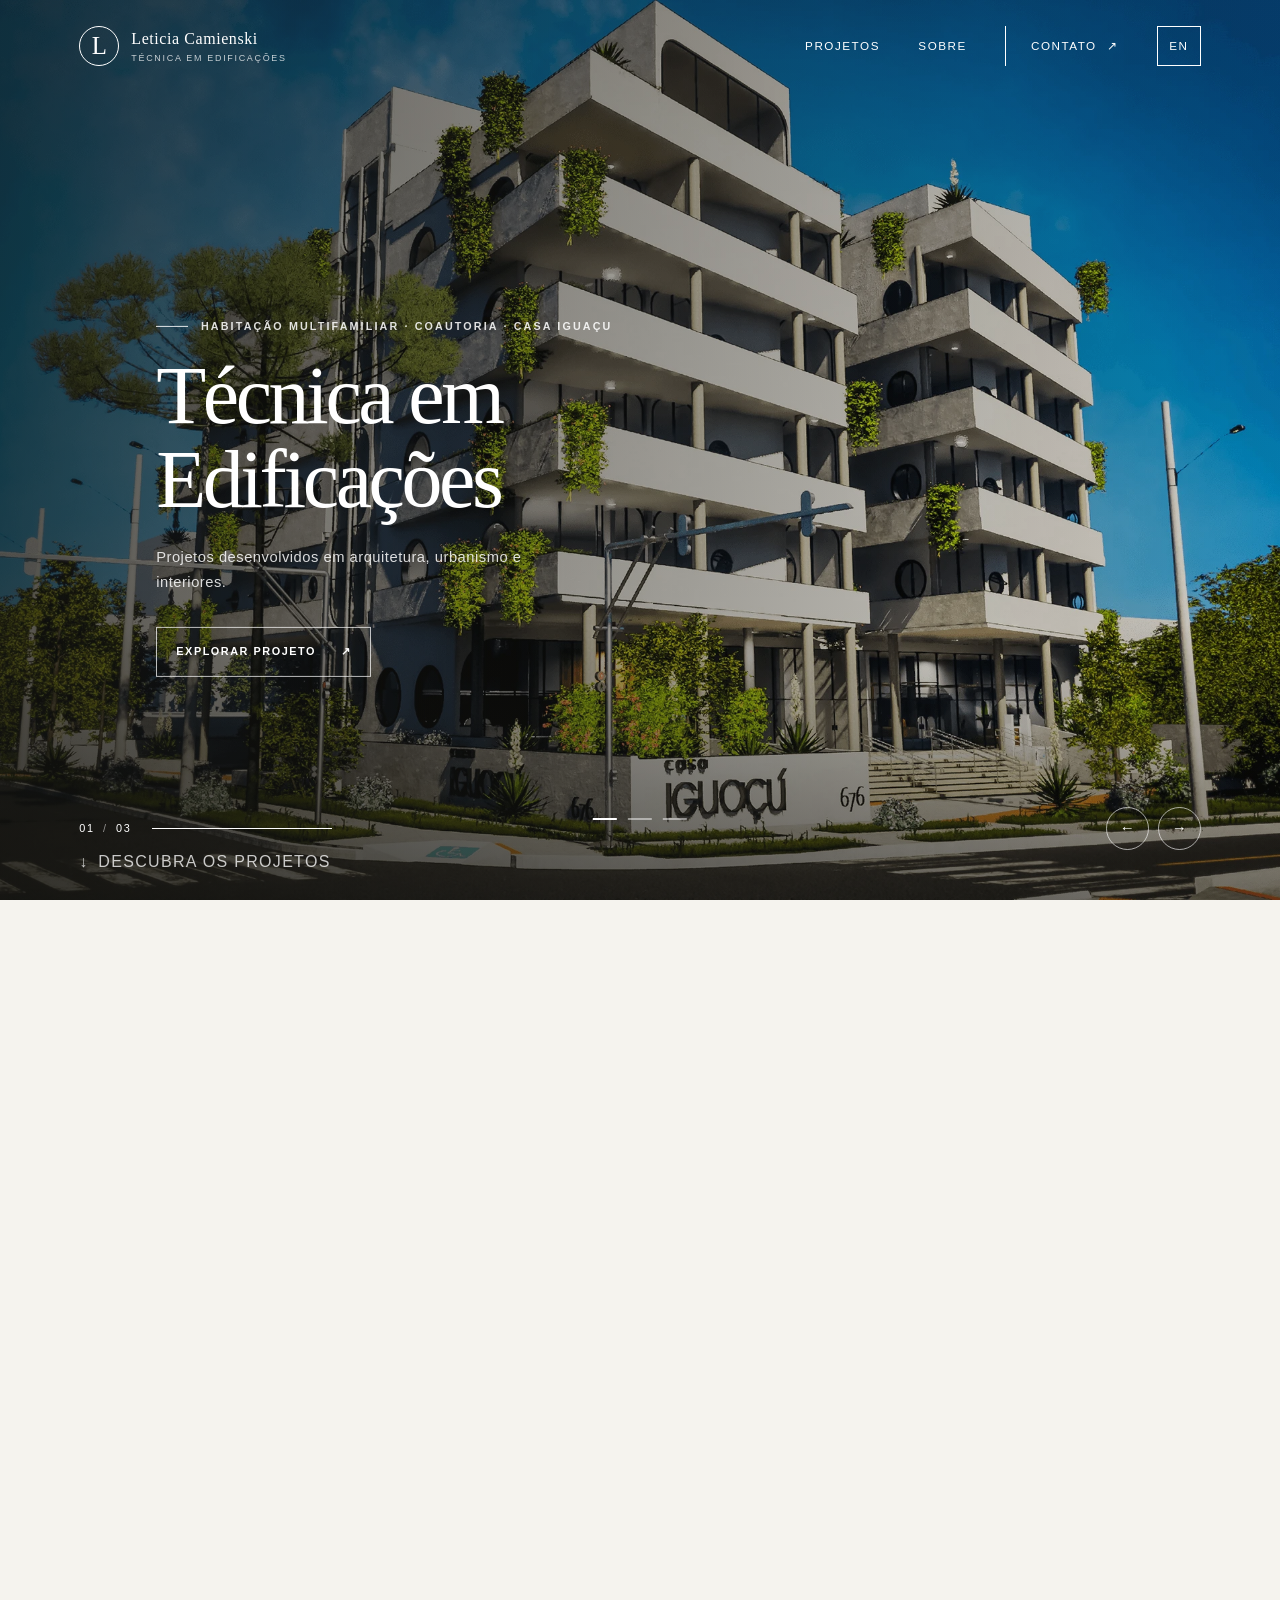
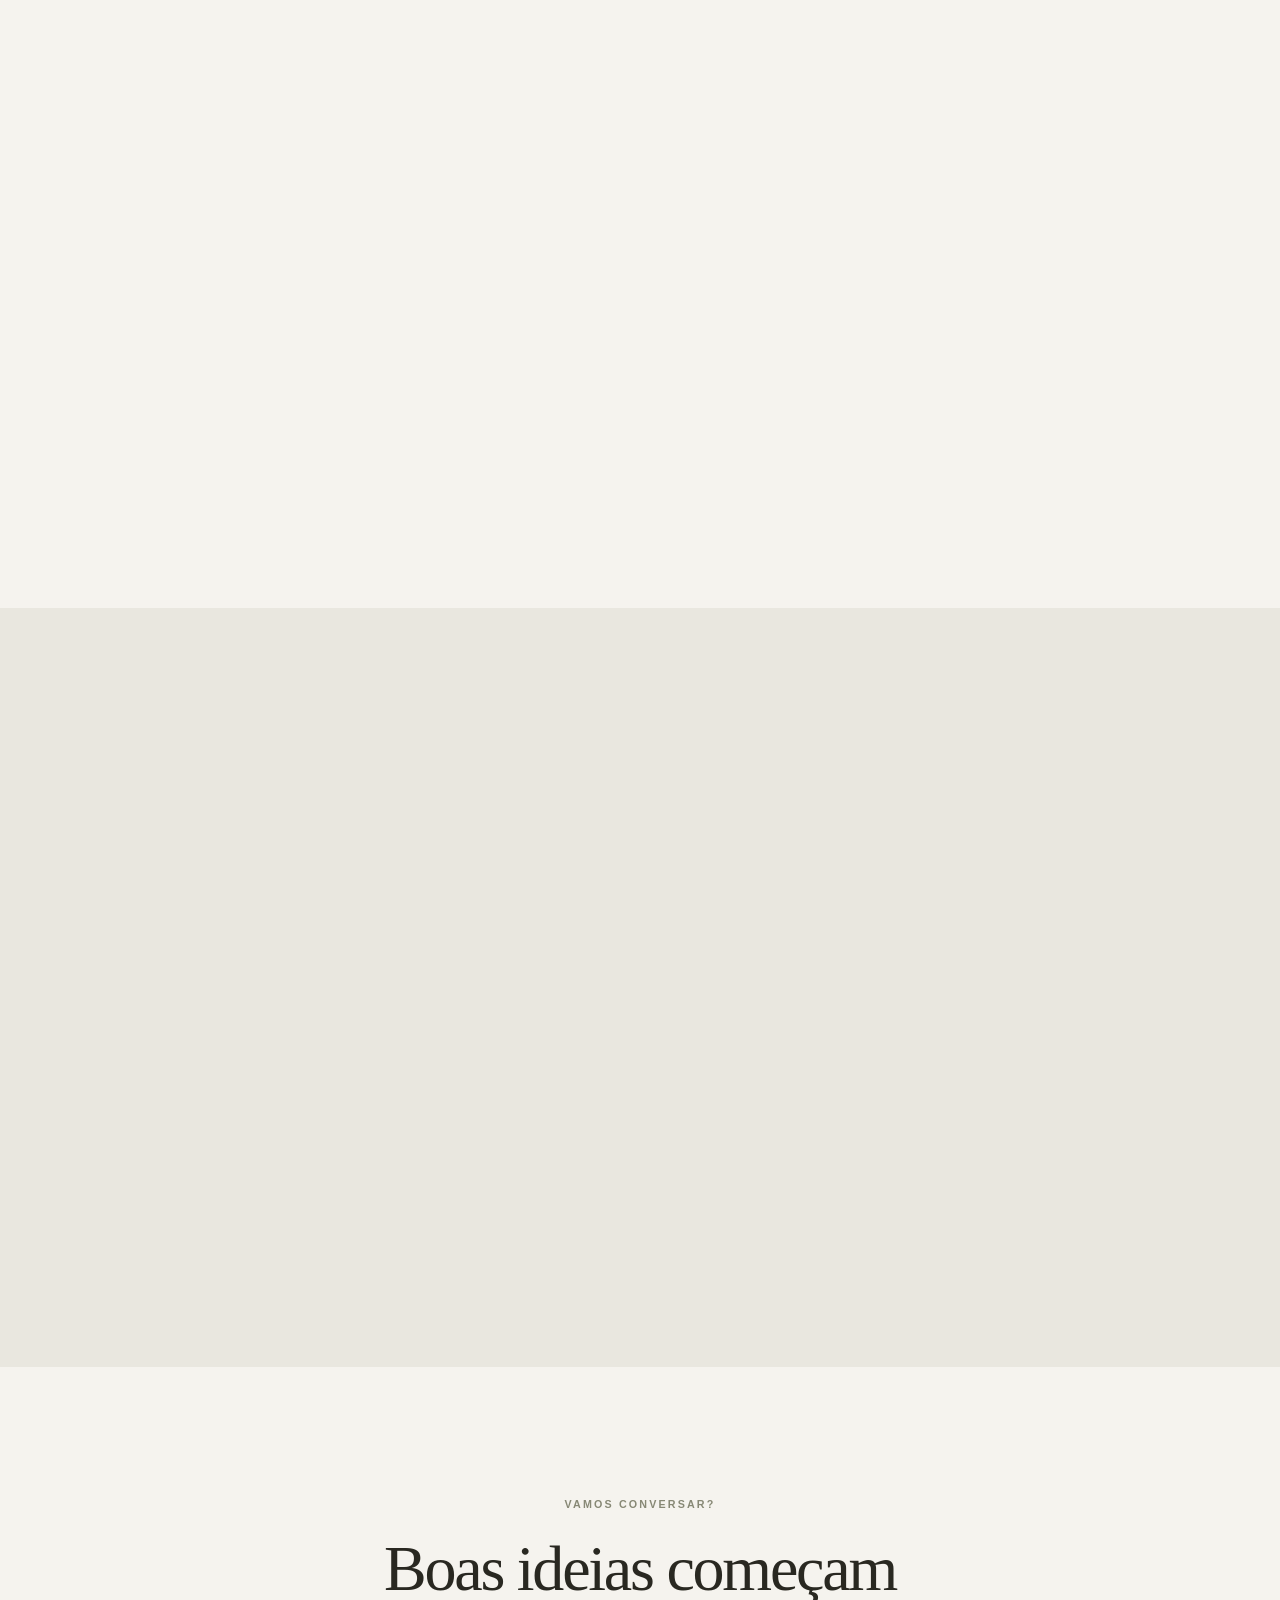
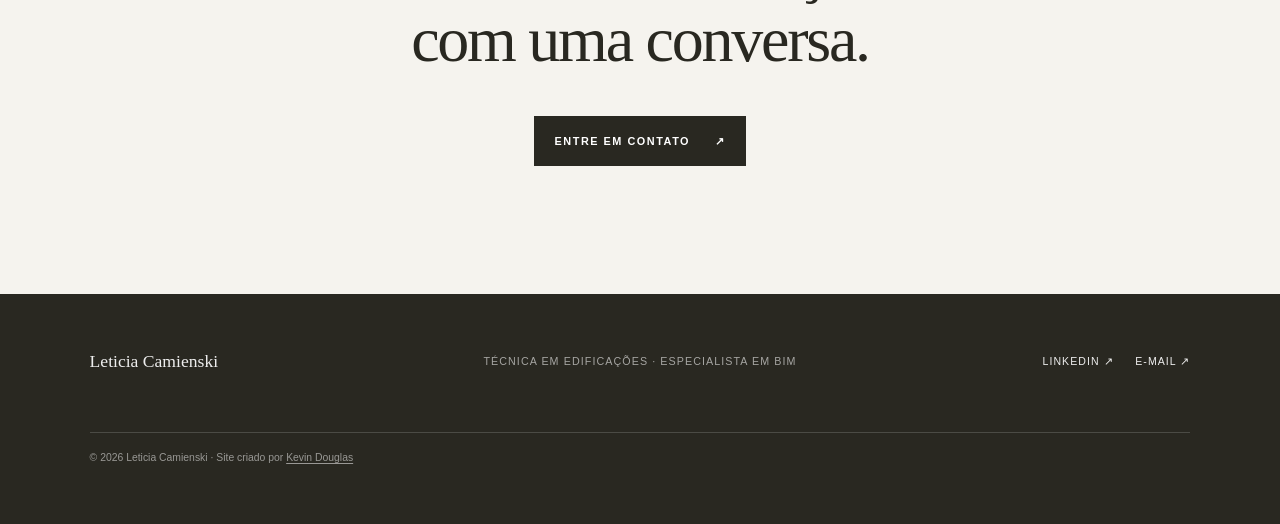
==== commit db1a0d18: "fix: correct architecture semester Update the biography to reflect the tenth semester in Portuguese " ====
--- a/index.html
+++ b/index.html
@@ -81,7 +81,7 @@
                 <h2 data-i18n="profession">Técnica em Edificações</h2>
                 <p class="about-specialty" data-i18n="bimSpecialist">Especialista em BIM</p>
                 <blockquote class="about-quote" data-i18n="aboutQuote">“Sempre melhorando e encontrando formas de fazer certo e rápido.”</blockquote>
-                <p data-i18n="aboutParagraphOne">Sou Técnica em Edificações, Modeladora BIM e graduanda do 9º período de Arquitetura e Urbanismo. Atuo com foco em modelagem, documentação técnica e compatibilização de projetos multidisciplinares em BIM.</p>
+                <p data-i18n="aboutParagraphOne">Sou Técnica em Edificações, Modeladora BIM e graduanda do 10º período de Arquitetura e Urbanismo. Atuo com foco em modelagem, documentação técnica e compatibilização de projetos multidisciplinares em BIM.</p>
                 <p data-i18n="aboutParagraphTwo">Tenho experiência em projetos estruturais, arquitetônicos e de instalações, dominando ferramentas como Revit, AutoCAD e Navisworks. Também desenvolvo automações com Dynamo e PyRevit para otimizar processos e padronizar entregas.</p>
                 <div class="resume-actions">
                     <a class="button button-dark" id="resume-view-link" href="docs/Curriculo-Leticia-Camienski.pdf" data-resume-pt="docs/Curriculo-Leticia-Camienski.pdf" data-resume-en="docs/Leticia_Camienski_CV_English.pdf" target="_blank" rel="noopener noreferrer">
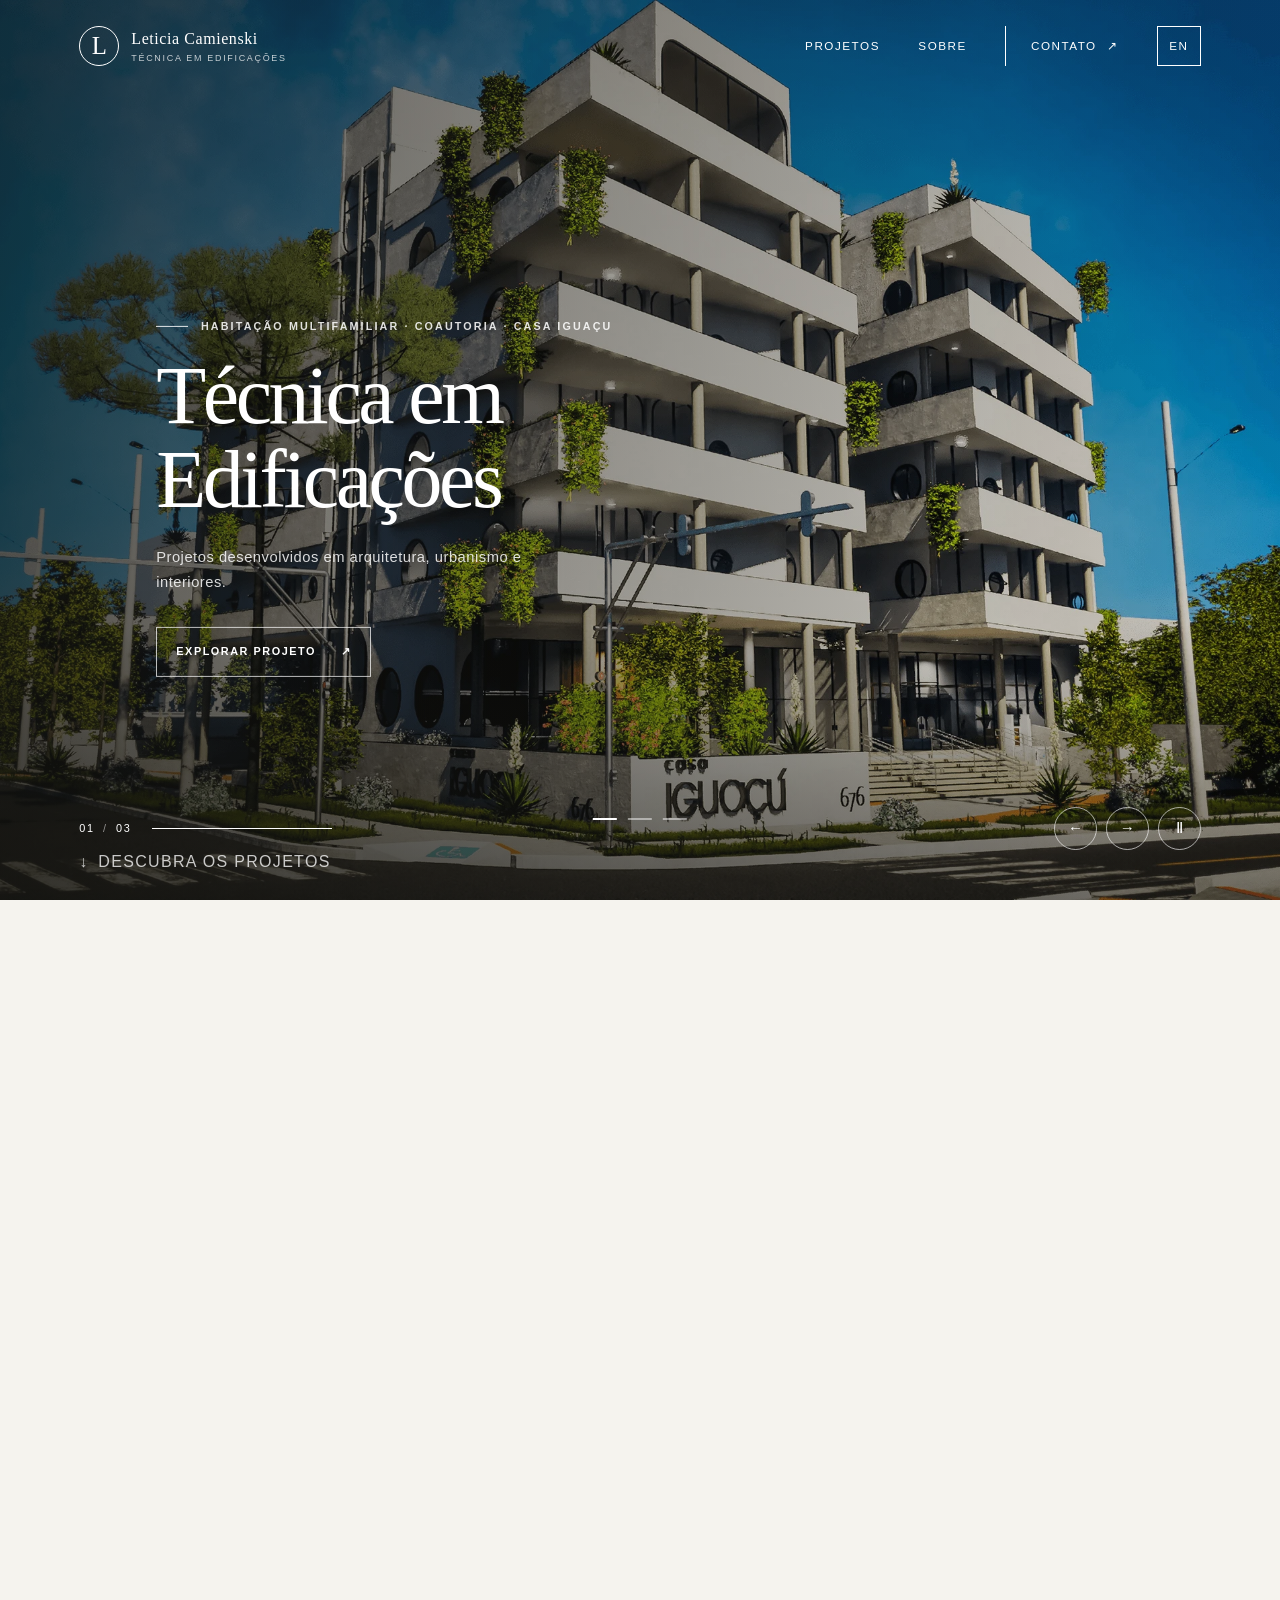
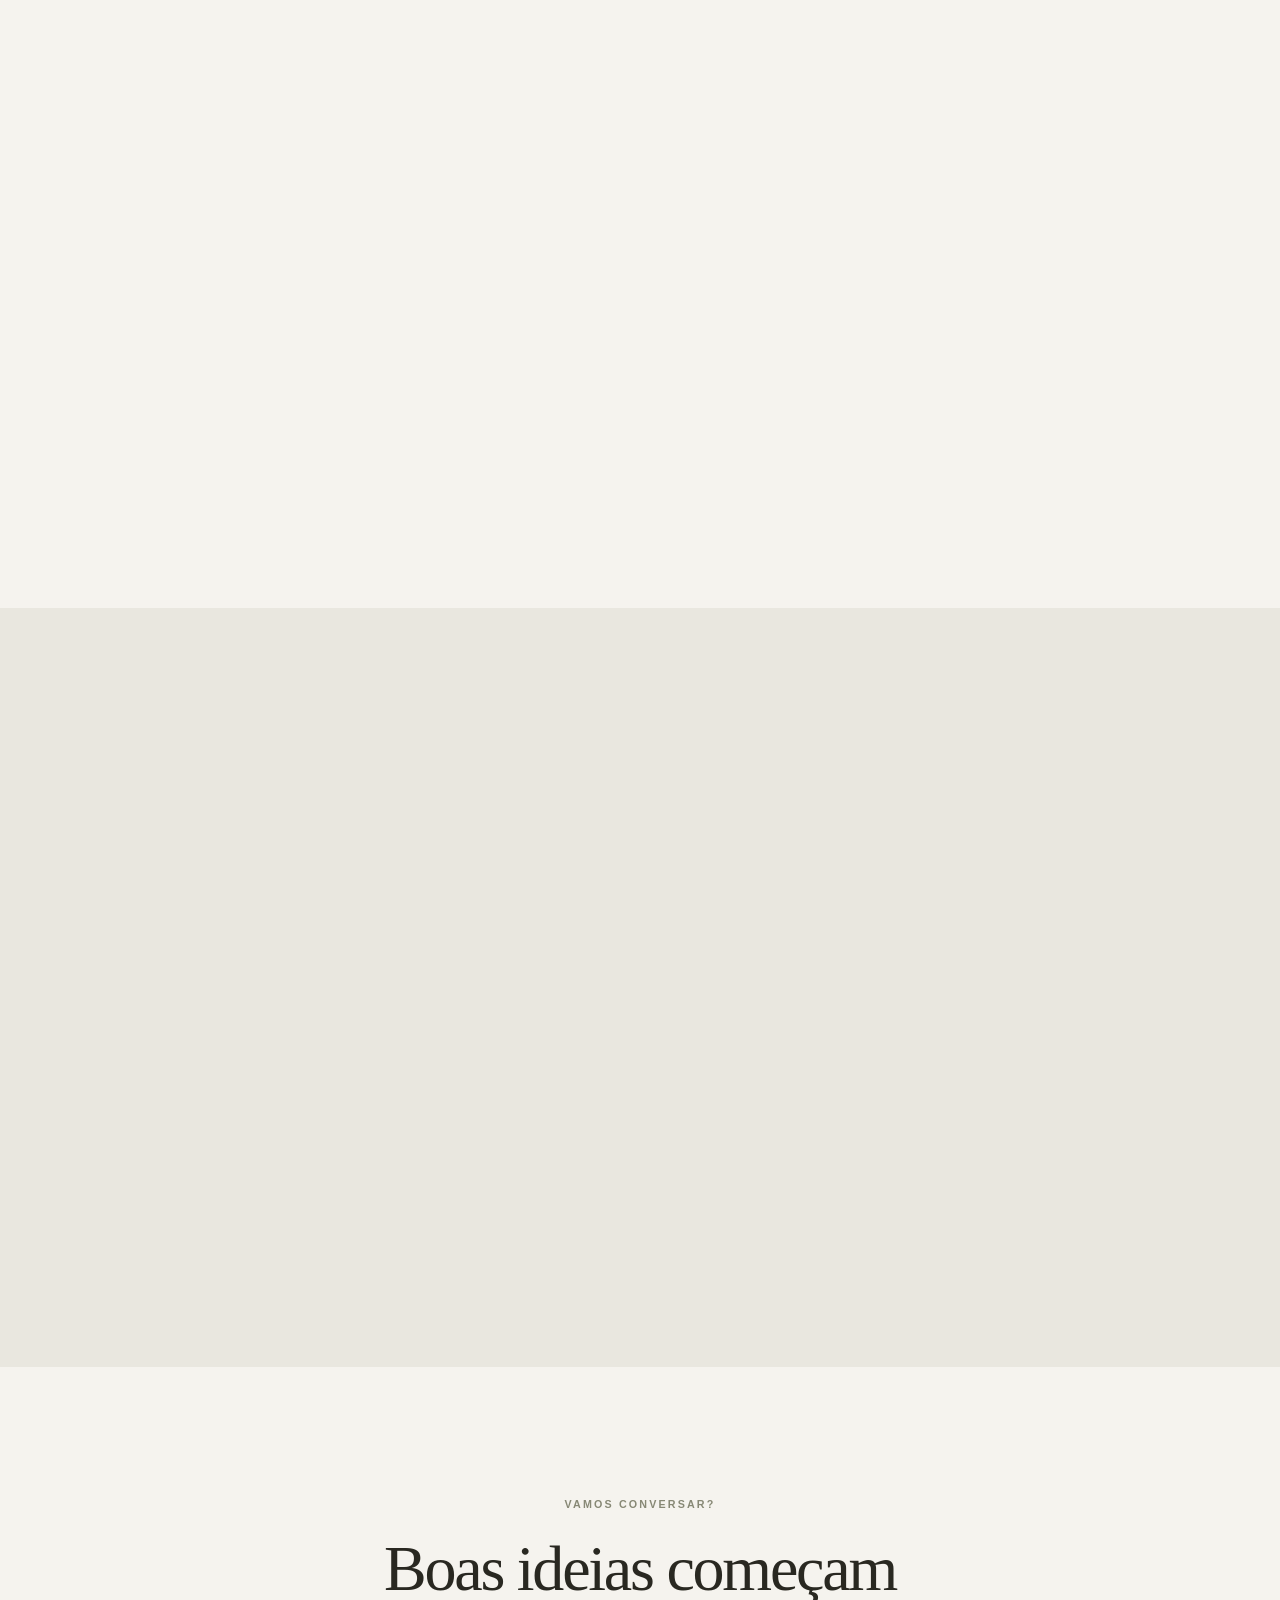
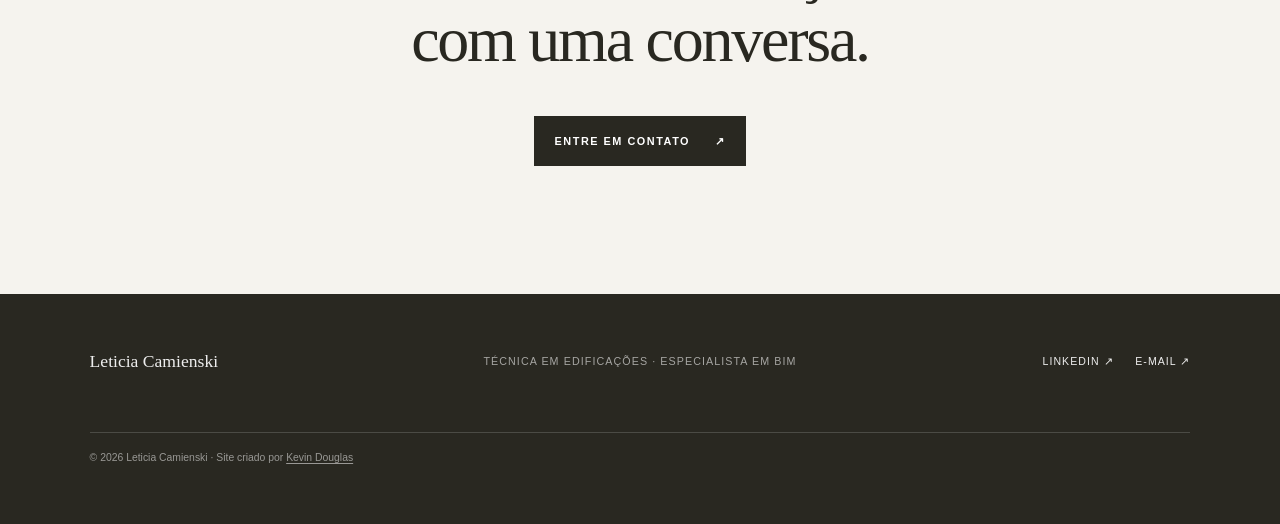
==== commit 55e9cd92: "fix: ensure hero slideshow rotates consistently Remove hover-based pausing and add an accessible pla" ====
--- a/index.html
+++ b/index.html
@@ -56,6 +56,7 @@
                 <div class="hero-arrows">
                     <button class="round-control" id="hero-previous" type="button" aria-label="Projeto anterior" data-i18n-aria-label="previousProject">←</button>
                     <button class="round-control" id="hero-next" type="button" aria-label="Próximo projeto" data-i18n-aria-label="nextProject">→</button>
+                    <button class="round-control" id="hero-toggle" type="button" aria-label="Pausar apresentação">Ⅱ</button>
                 </div>
             </div>
             <div class="hero-dots" id="hero-dots" role="group" aria-label="Escolher projeto em destaque" data-i18n-aria-label="chooseFeaturedProject">
